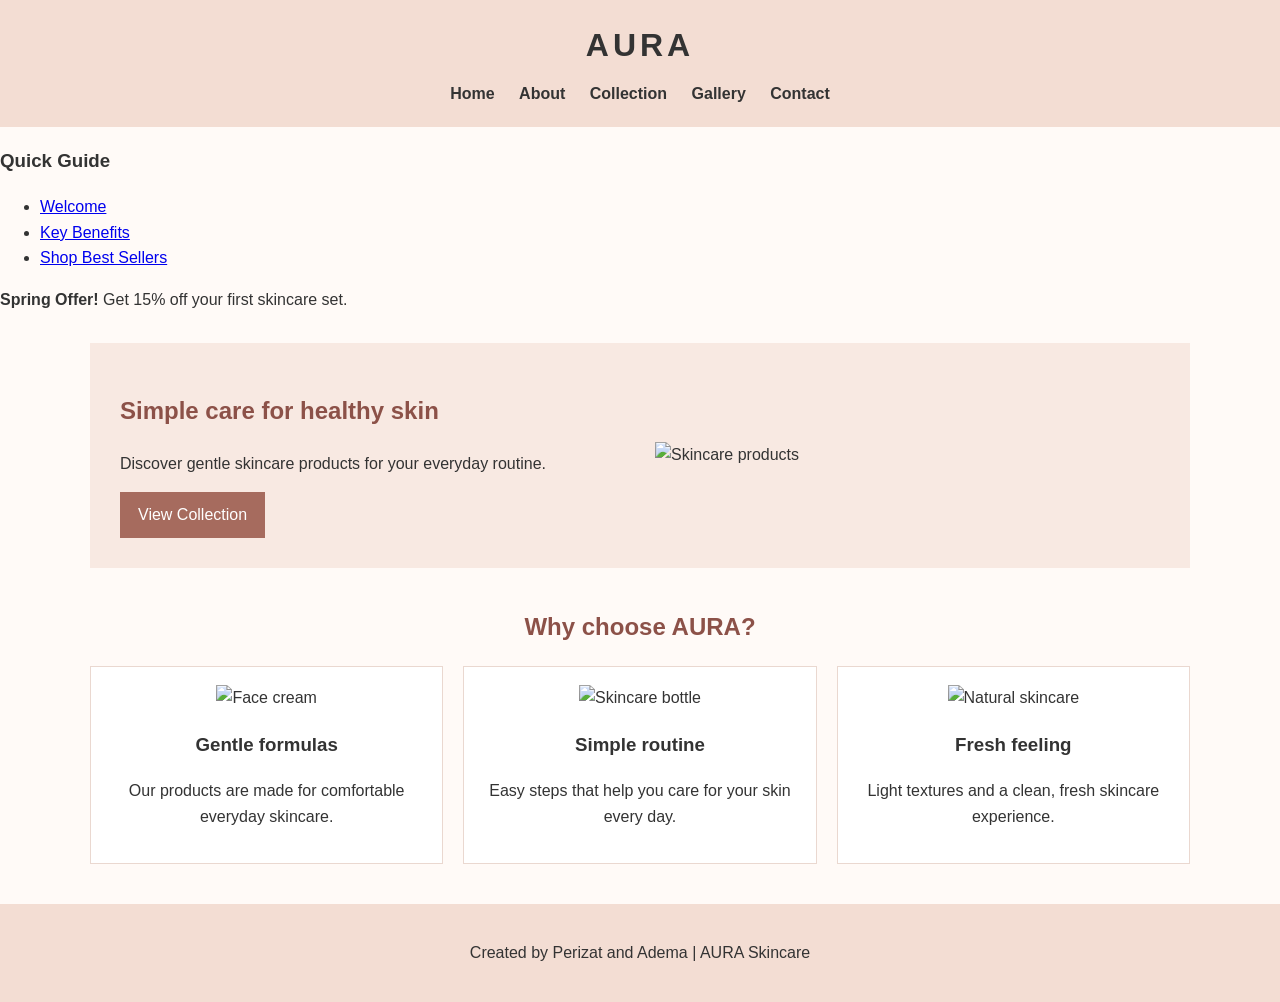
==== index.html @ be2b5145 "adding files" ====
<!DOCTYPE html>
<html lang="en">
<head>
    <meta charset="UTF-8">
    <meta name="viewport" content="width=device-width, initial-scale=1.0">
    <title>AURA Skincare</title>
    <link rel="stylesheet" href="css/style.css">
</head>
<body class="site-layout">
<header id="main-header">
    <h1 class="logo">AURA</h1>
    <nav>
        <ul class="nav-menu">
            <li><a href="index.html">Home</a></li>
            <li><a href="about.html">About</a></li>
            <li><a href="collection.html">Collection</a></li>
            <li><a href="gallery.html">Gallery</a></li>
            <li><a href="contact.html">Contact</a></li>
        </ul>
    </nav>
</header>

<aside class="sidebar">
    <h3>Quick Guide</h3>
    <ul>
        <li><a href="#hero">Welcome</a></li>
        <li><a href="#features">Key Benefits</a></li>
        <li><a href="collection.html">Shop Best Sellers</a></li>
    </ul>
    <div class="sidebar-promo">
        <p><strong>Spring Offer!</strong> Get 15% off your first skincare set.</p>
    </div>
</aside>

<main class="main-content">
    <section class="hero" id="hero">
        <div class="hero-text">
            <h2>Simple care for healthy skin</h2>
            <p>Discover gentle skincare products for your everyday routine.</p>
            <a class="button" href="collection.html">View Collection</a>
        </div>
        <div class="hero-image">
            <img src="https://images.unsplash.com/photo-1556229010-6c3f2c9ca5f8?w=1000&q=80" alt="Skincare products">
        </div>
    </section>

    <section id="features">
        <h2 class="section-title">Why choose AURA?</h2>
        <div class="cards">
            <article class="card">
                <div class="card-content">
                    <img src="https://images.unsplash.com/photo-1571781926291-c477ebfd024b?w=800&q=80" alt="Face cream">
                    <h3>Gentle formulas</h3>
                    <p>Our products are made for comfortable everyday skincare.</p>
                </div>
            </article>
            <article class="card">
                <div class="card-content">
                    <img src="https://images.unsplash.com/photo-1611930022073-b7a4ba5fcccd?w=800&q=80" alt="Skincare bottle">
                    <h3>Simple routine</h3>
                    <p>Easy steps that help you care for your skin every day.</p>
                </div>
            </article>
            <article class="card">
                <div class="card-content">
                    <img src="https://images.unsplash.com/photo-1598440947619-2c35fc9aa908?w=800&q=80" alt="Natural skincare">
                    <h3>Fresh feeling</h3>
                    <p>Light textures and a clean, fresh skincare experience.</p>
                </div>
            </article>
        </div>
    </section>
</main>

<footer>
    <p>Created by Perizat and Adema | AURA Skincare</p>
</footer>
</body>
</html>
---- css/style.css ----
* {
    box-sizing: border-box;
}

body {
    margin: 0;
    font-family: Arial, sans-serif;
    background-color: #fffaf7;
    color: #333333;
    line-height: 1.6;
}

#main-header {
    background-color: #f3ddd3;
    padding: 20px;
    text-align: center;
}

#main-header h1 {
    margin: 0 0 10px;
    letter-spacing: 4px;
}

.nav-menu {
    list-style: none;
    padding: 0;
    margin: 0;
}

.nav-menu li {
    display: inline-block;
    margin: 0 10px;
}

.nav-menu a {
    color: #333333;
    text-decoration: none;
    font-weight: bold;
}

.nav-menu a:hover {
    color: #a65d52;
}

main {
    width: 90%;
    max-width: 1100px;
    margin: 30px auto;
}

.hero {
    display: flex;
    align-items: center;
    gap: 30px;
    background-color: #f8e9e2;
    padding: 30px;
    margin-bottom: 40px;
}

.hero-text {
    flex: 1;
}

.hero-image {
    flex: 1;
}

.hero-image img {
    width: 100%;
    height: 300px;
    object-fit: cover;
}

h2 {
    color: #8c5148;
}

.section-title {
    text-align: center;
    margin: 35px 0 20px;
}

.button,
button {
    display: inline-block;
    background-color: #a66b5e;
    color: white;
    padding: 10px 18px;
    border: none;
    text-decoration: none;
    cursor: pointer;
}

.button:hover,
button:hover {
    background-color: #7d4940;
}

.cards,
.products,
.team {
    display: flex;
    gap: 20px;
    justify-content: center;
}

.card,
.product-card {
    background-color: white;
    padding: 18px;
    border: 1px solid #ead8d0;
    flex: 1;
    text-align: center;
}

.card img,
.product-card img {
    width: 100%;
    height: 190px;
    object-fit: cover;
}

.page-title {
    text-align: center;
    background-color: #f8e9e2;
    padding: 25px;
    margin-bottom: 30px;
}

.about-section,
.contact-section {
    display: flex;
    gap: 30px;
    align-items: flex-start;
}

.about-section img,
.contact-section > img {
    width: 45%;
    height: 300px;
    object-fit: cover;
}

.about-section div,
.contact-section form {
    flex: 1;
}

.team {
    text-align: center;
}

.profile-img {
    width: 130px;
    height: 130px;
    object-fit: cover;
    border-radius: 50%;
}

table {
    width: 100%;
    border-collapse: collapse;
    background-color: white;
    margin-bottom: 30px;
}

th,
td {
    border: 1px solid #d9c1b8;
    padding: 12px;
    text-align: left;
}

th {
    background-color: #f3ddd3;
}

#contact-form {
    background-color: white;
    padding: 25px;
    border: 1px solid #ead8d0;
}

#contact-form label {
    display: block;
    margin-top: 12px;
}

#contact-form input,
#contact-form select,
#contact-form textarea {
    width: 100%;
    padding: 10px;
    margin-top: 5px;
    border: 1px solid #cdb5ac;
}

#contact-form input[type="radio"],
#contact-form input[type="color"] {
    width: auto;
}

#contact-form input:focus,
#contact-form select:focus,
#contact-form textarea:focus {
    outline: 2px solid #d59a8c;
}

footer {
    text-align: center;
    background-color: #f3ddd3;
    padding: 20px;
    margin-top: 40px;
}

@media (max-width: 700px) {
    .hero,
    .about-section,
    .contact-section,
    .cards,
    .products,
    .team {
        flex-direction: column;
    }

    .about-section img,
    .contact-section > img {
        width: 100%;
    }

    .nav-menu li {
        display: block;
        margin: 8px 0;
    }
}
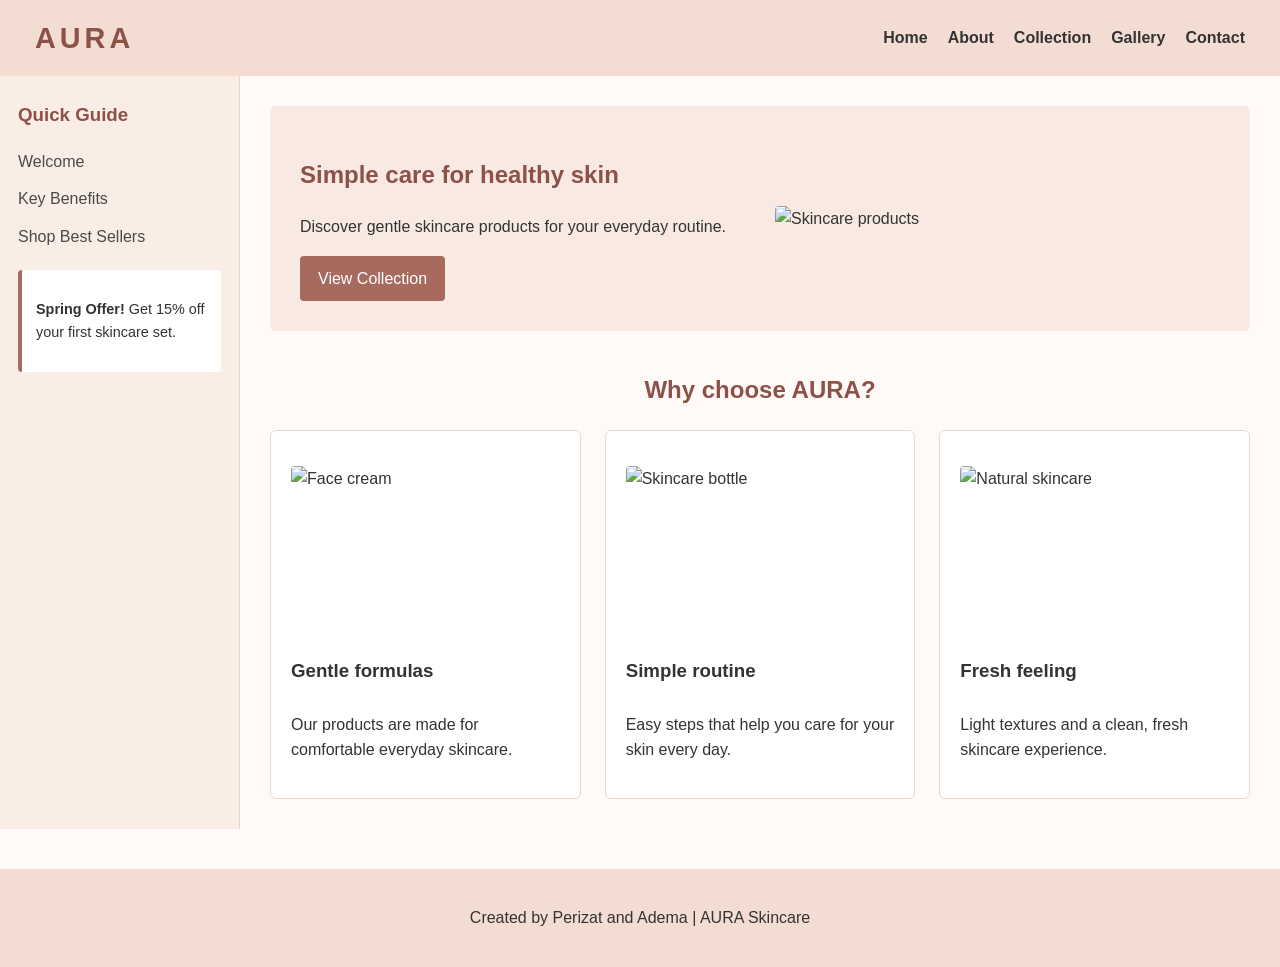
==== commit 1352892a: "Fix stylesheet link path in index.html" ====
--- a/index.html
+++ b/index.html
@@ -4,7 +4,7 @@
     <meta charset="UTF-8">
     <meta name="viewport" content="width=device-width, initial-scale=1.0">
     <title>AURA Skincare</title>
-    <link rel="stylesheet" href="css/style.css">
+    <link rel="stylesheet" href="style.css">
 </head>
 <body class="site-layout">
 <header id="main-header">
--- a/style.css
+++ b/style.css
@@ -0,0 +1,406 @@
+* {
+    box-sizing: border-box;
+}
+
+body {
+    margin: 0;
+    font-family: Arial, sans-serif;
+    background-color: #fffaf7;
+    color: #333333;
+    line-height: 1.6;
+}
+
+/* TASK 3: Grid areas page layout */
+.site-layout {
+    min-height: 100vh;
+    display: grid;
+    grid-template-columns: 240px 1fr;
+    grid-template-rows: auto 1fr auto;
+    grid-template-areas:
+        "header  header"
+        "sidebar main"
+        "footer  footer";
+}
+
+#main-header {
+    grid-area: header;
+    background-color: #f3ddd3;
+    padding: 15px 35px;
+    display: flex;
+    justify-content: space-between;
+    align-items: center;
+}
+
+#main-header .logo {
+    margin: 0;
+    letter-spacing: 4px;
+    color: #8c5148;
+    font-size: 1.8rem;
+}
+
+/* TASK 1: Flexbox navigation */
+.nav-menu {
+    list-style: none;
+    padding: 0;
+    margin: 0;
+    display: flex;
+    gap: 20px;
+    align-items: center;
+}
+
+.nav-menu a {
+    color: #333333;
+    text-decoration: none;
+    font-weight: bold;
+    transition: color 0.2s ease;
+}
+
+.nav-menu a:hover {
+    color: #a65d52;
+}
+
+/* Sidebar */
+.sidebar {
+    grid-area: sidebar;
+    background-color: #faede6;
+    padding: 24px 18px;
+    border-right: 1px solid #ebd3c8;
+}
+
+.sidebar h3 {
+    margin-top: 0;
+    color: #8c5148;
+}
+
+.sidebar ul {
+    list-style: none;
+    padding: 0;
+    margin: 0 0 20px;
+}
+
+.sidebar ul li {
+    margin-bottom: 12px;
+}
+
+.sidebar ul li a {
+    color: #4a4a4a;
+    text-decoration: none;
+    font-weight: 500;
+}
+
+.sidebar ul li a:hover {
+    color: #a65d52;
+}
+
+.sidebar-promo {
+    background: #ffffff;
+    padding: 14px;
+    border-radius: 4px;
+    border-left: 4px solid #a66b5e;
+    font-size: 0.9rem;
+}
+
+.main-content {
+    grid-area: main;
+    padding: 30px;
+    max-width: 1100px;
+    width: 100%;
+    margin: 0 auto;
+}
+
+/* Hero Section */
+.hero {
+    display: flex;
+    align-items: center;
+    gap: 30px;
+    background-color: #f8e9e2;
+    padding: 30px;
+    margin-bottom: 40px;
+    border-radius: 6px;
+}
+
+.hero-text, 
+.hero-image {
+    flex: 1;
+}
+
+.hero-image img {
+    width: 100%;
+    height: 300px;
+    object-fit: cover;
+    border-radius: 4px;
+}
+
+h2 {
+    color: #8c5148;
+}
+
+.section-title, 
+.page-title {
+    text-align: center;
+    margin: 35px 0 20px;
+}
+
+.page-title {
+    background-color: #f8e9e2;
+    padding: 25px;
+    margin-bottom: 30px;
+    border-radius: 4px;
+}
+
+/* TASK 2: Flexbox cards (equal height & hover) */
+.cards,
+.products {
+    display: flex;
+    gap: 24px;
+    justify-content: space-between;
+    align-items: stretch;
+}
+
+.card,
+.product-card {
+    background-color: white;
+    padding: 20px;
+    border: 1px solid #ead8d0;
+    flex: 1;
+    display: flex;
+    flex-direction: column;
+    justify-content: space-between;
+    transition: transform 0.25s ease, box-shadow 0.25s ease;
+    border-radius: 6px;
+}
+
+.card:hover,
+.product-card:hover {
+    transform: translateY(-7px);
+    box-shadow: 0 10px 22px rgba(166, 93, 82, 0.18);
+}
+
+.card img,
+.product-card img {
+    width: 100%;
+    height: 190px;
+    object-fit: cover;
+    border-radius: 4px;
+}
+
+.card-content {
+    display: flex;
+    flex-direction: column;
+    flex-grow: 1;
+    justify-content: space-between;
+    margin-top: 15px;
+}
+
+.card-content h3 {
+    margin: 0 0 10px;
+}
+
+.card-content p {
+    flex-grow: 1;
+    margin-bottom: 15px;
+}
+
+.button,
+button {
+    display: inline-block;
+    background-color: #a66b5e;
+    color: white;
+    padding: 10px 18px;
+    border: none;
+    text-decoration: none;
+    cursor: pointer;
+    text-align: center;
+    border-radius: 4px;
+    transition: background-color 0.2s ease;
+}
+
+.button:hover,
+button:hover {
+    background-color: #7d4940;
+}
+
+/* TASK 4: Grid image gallery with hover overlay */
+.gallery-container {
+    display: grid;
+    grid-template-columns: repeat(3, 1fr);
+    grid-auto-rows: 240px;
+    gap: 18px;
+    margin: 30px 0;
+}
+
+.gallery-item {
+    position: relative;
+    margin: 0;
+    overflow: hidden;
+    border-radius: 6px;
+    box-shadow: 0 2px 8px rgba(0, 0, 0, 0.08);
+}
+
+.gallery-item img {
+    width: 100%;
+    height: 100%;
+    object-fit: cover;
+    display: block;
+    transition: transform 0.35s ease;
+}
+
+.gallery-item .overlay {
+    position: absolute;
+    top: 0;
+    left: 0;
+    width: 100%;
+    height: 100%;
+    background: rgba(140, 81, 72, 0.85);
+    color: #ffffff;
+    display: flex;
+    align-items: center;
+    justify-content: center;
+    font-size: 1.1rem;
+    font-weight: bold;
+    text-align: center;
+    padding: 15px;
+    opacity: 0;
+    transition: opacity 0.3s ease;
+}
+
+.gallery-item:hover img {
+    transform: scale(1.06);
+}
+
+.gallery-item:hover .overlay {
+    opacity: 1;
+}
+
+/* Inner pages: About, Contact, Team */
+.about-section,
+.contact-section {
+    display: flex;
+    gap: 30px;
+    align-items: flex-start;
+}
+
+.about-section img,
+.contact-section > img {
+    width: 45%;
+    height: 300px;
+    object-fit: cover;
+    border-radius: 4px;
+}
+
+.about-section div,
+.contact-section form {
+    flex: 1;
+}
+
+.team {
+    display: flex;
+    gap: 20px;
+    justify-content: center;
+    text-align: center;
+}
+
+.profile-img {
+    width: 130px;
+    height: 130px;
+    object-fit: cover;
+    border-radius: 50%;
+}
+
+table {
+    width: 100%;
+    border-collapse: collapse;
+    background-color: white;
+    margin-bottom: 30px;
+}
+
+th, td {
+    border: 1px solid #d9c1b8;
+    padding: 12px;
+    text-align: left;
+}
+
+th {
+    background-color: #f3ddd3;
+}
+
+#contact-form {
+    background-color: white;
+    padding: 25px;
+    border: 1px solid #ead8d0;
+    border-radius: 6px;
+}
+
+#contact-form label {
+    display: block;
+    margin-top: 12px;
+}
+
+#contact-form input,
+#contact-form select,
+#contact-form textarea {
+    width: 100%;
+    padding: 10px;
+    margin-top: 5px;
+    border: 1px solid #cdb5ac;
+}
+
+#contact-form input[type="radio"],
+#contact-form input[type="color"] {
+    width: auto;
+}
+
+#contact-form input:focus,
+#contact-form select:focus,
+#contact-form textarea:focus {
+    outline: 2px solid #d59a8c;
+}
+
+footer {
+    grid-area: footer;
+    text-align: center;
+    background-color: #f3ddd3;
+    padding: 20px;
+    margin-top: 40px;
+}
+
+/* Media Queries */
+@media (max-width: 850px) {
+    .site-layout {
+        grid-template-columns: 1fr;
+        grid-template-areas:
+            "header"
+            "sidebar"
+            "main"
+            "footer";
+    }
+
+    .gallery-container {
+        grid-template-columns: repeat(2, 1fr);
+    }
+}
+
+@media (max-width: 600px) {
+    #main-header {
+        flex-direction: column;
+        gap: 15px;
+    }
+
+    .cards,
+    .products,
+    .team,
+    .hero,
+    .about-section,
+    .contact-section {
+        flex-direction: column;
+    }
+
+    .about-section img,
+    .contact-section > img {
+        width: 100%;
+    }
+
+    .gallery-container {
+        grid-template-columns: 1fr;
+    }
+}
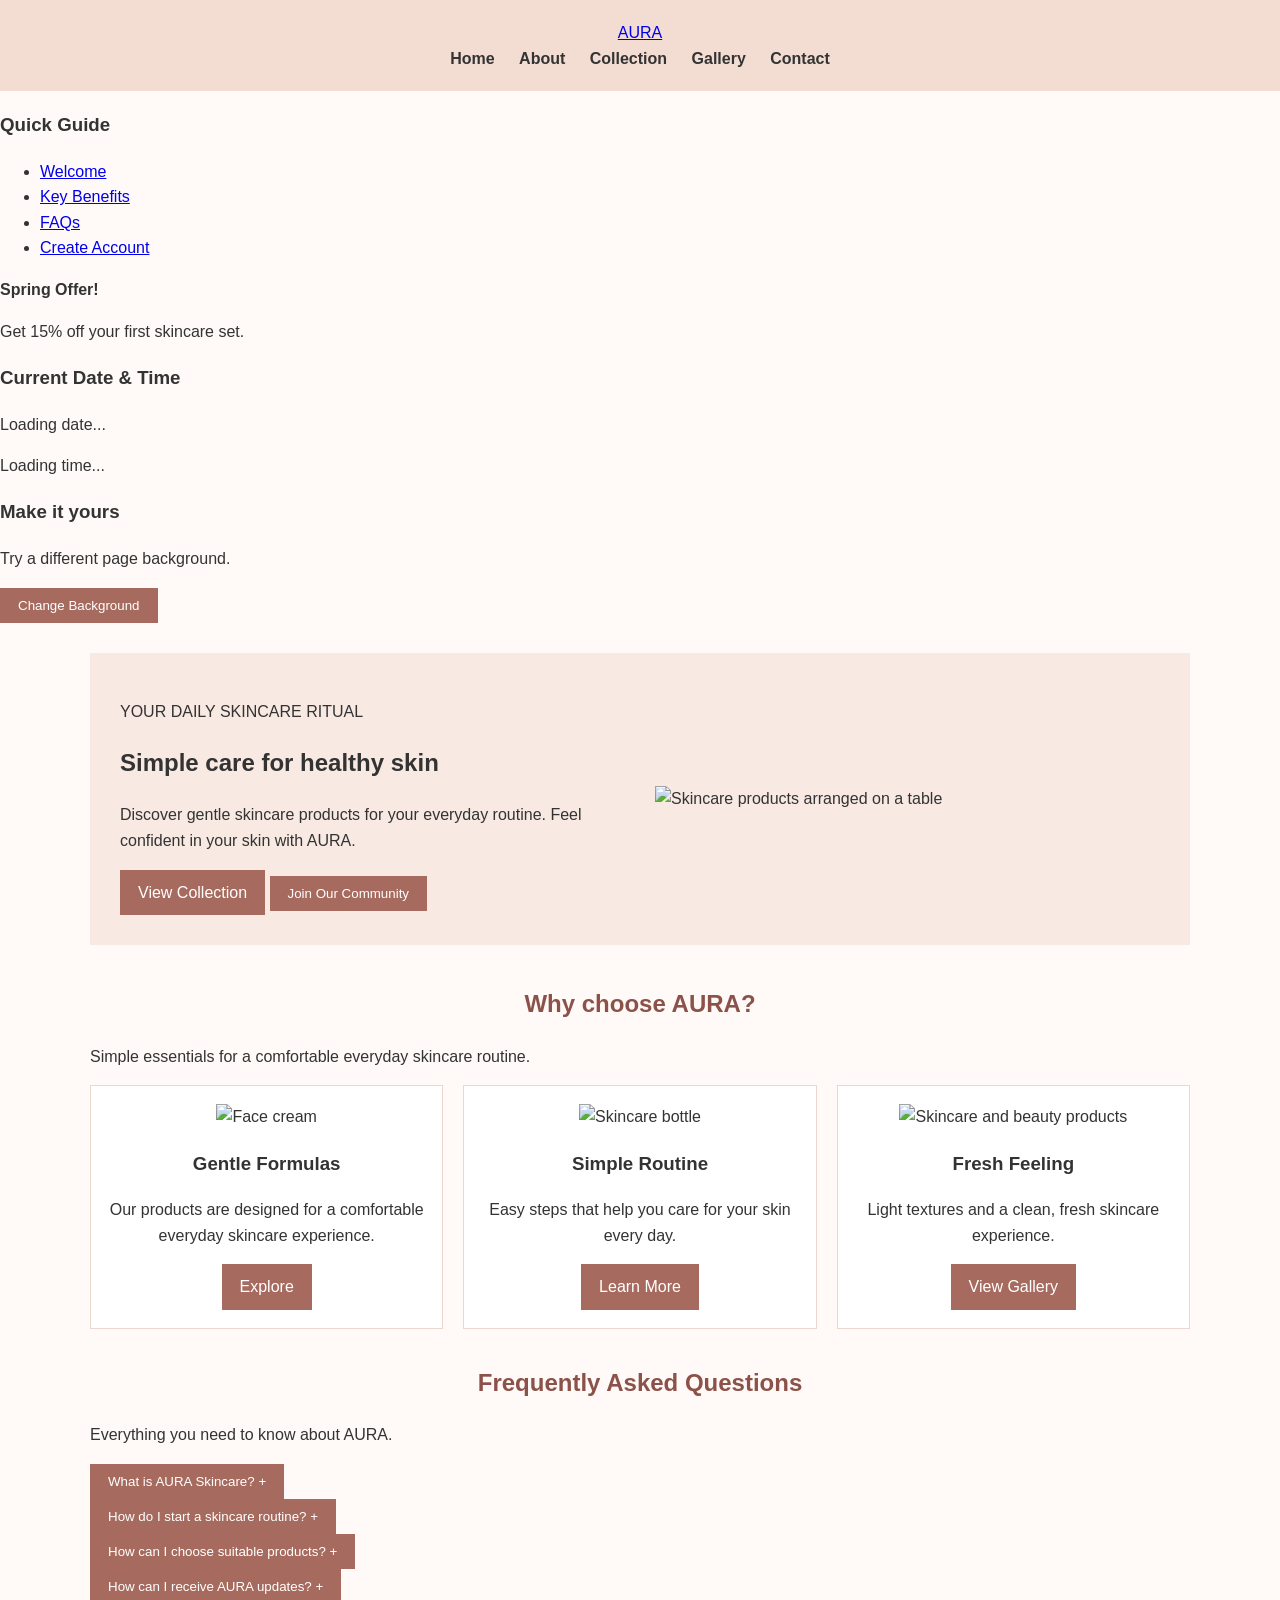
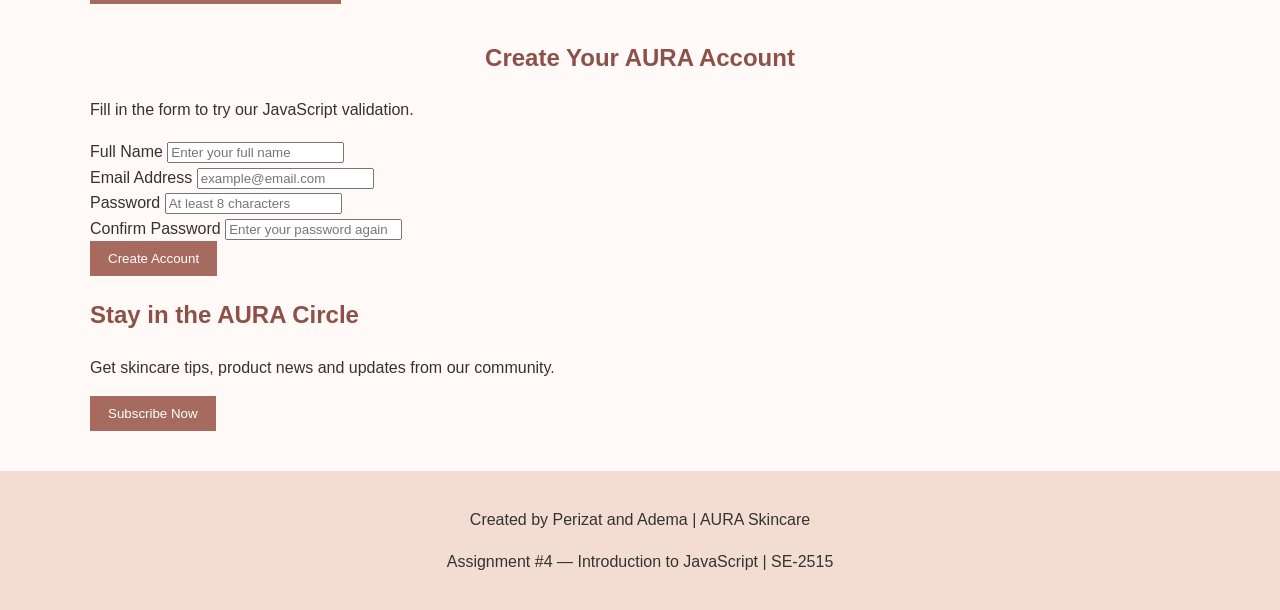
==== commit 2cd31fcc: "Revise HTML structure and content for AURA Skincare Updated the title and author meta tags, modified" ====
--- a/index.html
+++ b/index.html
@@ -1,15 +1,20 @@
+
 <!DOCTYPE html>
 <html lang="en">
 <head>
     <meta charset="UTF-8">
     <meta name="viewport" content="width=device-width, initial-scale=1.0">
-    <title>AURA Skincare</title>
-    <link rel="stylesheet" href="style.css">
+    <meta name="author" content="Perizat and Adema">
+    <title>AURA Skincare | Healthy Skin, Simple Care</title>
+    <link rel="stylesheet" href="css/style.css">
+    <script src="js/script.js" defer></script>
 </head>
 <body class="site-layout">
+
 <header id="main-header">
-    <h1 class="logo">AURA</h1>
-    <nav>
+    <a class="logo" href="index.html">AURA</a>
+
+    <nav aria-label="Main navigation">
         <ul class="nav-menu">
             <li><a href="index.html">Home</a></li>
             <li><a href="about.html">About</a></li>
@@ -25,55 +30,306 @@
     <ul>
         <li><a href="#hero">Welcome</a></li>
         <li><a href="#features">Key Benefits</a></li>
-        <li><a href="collection.html">Shop Best Sellers</a></li>
+        <li><a href="#faq">FAQs</a></li>
+        <li><a href="#account">Create Account</a></li>
     </ul>
+
     <div class="sidebar-promo">
-        <p><strong>Spring Offer!</strong> Get 15% off your first skincare set.</p>
+        <p><strong>Spring Offer!</strong></p>
+        <p>Get 15% off your first skincare set.</p>
+    </div>
+
+    <div class="clock-card">
+        <h3>Current Date & Time</h3>
+        <p id="current-date">Loading date...</p>
+        <p id="current-time">Loading time...</p>
+    </div>
+
+    <div class="theme-card">
+        <h3>Make it yours</h3>
+        <p>Try a different page background.</p>
+        <button type="button" id="color-btn" class="button">
+            Change Background
+        </button>
     </div>
 </aside>
 
 <main class="main-content">
+
+    <!-- sec hero -->
     <section class="hero" id="hero">
         <div class="hero-text">
-            <h2>Simple care for healthy skin</h2>
-            <p>Discover gentle skincare products for your everyday routine.</p>
+            <p class="eyebrow">YOUR DAILY SKINCARE RITUAL</p>
+            <h1>Simple care for healthy skin</h1>
+            <p>
+                Discover gentle skincare products for your everyday routine.
+                Feel confident in your skin with AURA.
+            </p>
             <a class="button" href="collection.html">View Collection</a>
+            <button type="button" class="button button-outline"
+                    id="open-popup-btn">
+                Join Our Community
+            </button>
         </div>
+
         <div class="hero-image">
-            <img src="https://images.unsplash.com/photo-1556229010-6c3f2c9ca5f8?w=1000&q=80" alt="Skincare products">
+            <img
+                src="https://images.unsplash.com/photo-1556229010-6c3f2c9ca5f8?w=1000&q=80"
+                alt="Skincare products arranged on a table">
         </div>
     </section>
 
+    <!-- benfts -->
     <section id="features">
         <h2 class="section-title">Why choose AURA?</h2>
+        <p class="section-intro">
+            Simple essentials for a comfortable everyday skincare routine.
+        </p>
+
         <div class="cards">
             <article class="card">
                 <div class="card-content">
-                    <img src="https://images.unsplash.com/photo-1571781926291-c477ebfd024b?w=800&q=80" alt="Face cream">
-                    <h3>Gentle formulas</h3>
-                    <p>Our products are made for comfortable everyday skincare.</p>
-                </div>
-            </article>
+                    <img
+                        src="https://images.unsplash.com/photo-1571781926291-c477ebfd024b?w=800&q=80"
+                        alt="Face cream">
+                    <h3>Gentle Formulas</h3>
+                    <p>
+                        Our products are designed for a comfortable
+                        everyday skincare experience.
+                    </p>
+                    <a class="button" href="collection.html">Explore</a>
+                </div>
+            </article>
+
             <article class="card">
                 <div class="card-content">
-                    <img src="https://images.unsplash.com/photo-1611930022073-b7a4ba5fcccd?w=800&q=80" alt="Skincare bottle">
-                    <h3>Simple routine</h3>
-                    <p>Easy steps that help you care for your skin every day.</p>
-                </div>
-            </article>
+                    <img
+                        src="https://images.unsplash.com/photo-1611930022073-b7a4ba5fcccd?w=800&q=80"
+                        alt="Skincare bottle">
+                    <h3>Simple Routine</h3>
+                    <p>
+                        Easy steps that help you care for your skin
+                        every day.
+                    </p>
+                    <a class="button" href="about.html">Learn More</a>
+                </div>
+            </article>
+
             <article class="card">
                 <div class="card-content">
-                    <img src="https://images.unsplash.com/photo-1598440947619-2c35fc9aa908?w=800&q=80" alt="Natural skincare">
-                    <h3>Fresh feeling</h3>
-                    <p>Light textures and a clean, fresh skincare experience.</p>
+                    <img
+                        src="https://images.unsplash.com/photo-1598440947619-2c35fc9aa908?w=800&q=80"
+                        alt="Skincare and beauty products">
+                    <h3>Fresh Feeling</h3>
+                    <p>
+                        Light textures and a clean, fresh skincare
+                        experience.
+                    </p>
+                    <a class="button" href="gallery.html">View Gallery</a>
                 </div>
             </article>
         </div>
     </section>
+
+    <!-- TASK 2: ACCORDION -->
+    <section class="faq-section" id="faq">
+        <h2 class="section-title">Frequently Asked Questions</h2>
+        <p class="section-intro">
+            Everything you need to know about AURA.
+        </p>
+
+        <div class="accordion">
+
+            <article class="accordion-item">
+                <button type="button" class="accordion-question"
+                        aria-expanded="false">
+                    What is AURA Skincare?
+                    <span class="accordion-icon" aria-hidden="true">+</span>
+                </button>
+                <div class="accordion-answer" hidden>
+                    <p>
+                        AURA is a skincare concept focused on simple,
+                        comfortable and easy-to-follow daily routines.
+                    </p>
+                </div>
+            </article>
+
+            <article class="accordion-item">
+                <button type="button" class="accordion-question"
+                        aria-expanded="false">
+                    How do I start a skincare routine?
+                    <span class="accordion-icon" aria-hidden="true">+</span>
+                </button>
+                <div class="accordion-answer" hidden>
+                    <p>
+                        Start with gentle cleansing, moisturizing and
+                        daily sunscreen. Introduce new products gradually.
+                    </p>
+                </div>
+            </article>
+
+            <article class="accordion-item">
+                <button type="button" class="accordion-question"
+                        aria-expanded="false">
+                    How can I choose suitable products?
+                    <span class="accordion-icon" aria-hidden="true">+</span>
+                </button>
+                <div class="accordion-answer" hidden>
+                    <p>
+                        Consider your skin type and sensitivities.
+                        Check product ingredients and patch-test new products.
+                    </p>
+                </div>
+            </article>
+
+            <article class="accordion-item">
+                <button type="button" class="accordion-question"
+                        aria-expanded="false">
+                    How can I receive AURA updates?
+                    <span class="accordion-icon" aria-hidden="true">+</span>
+                </button>
+                <div class="accordion-answer" hidden>
+                    <p>
+                        Use the Join Our Community button to open our
+                        subscription form and enter your email address.
+                    </p>
+                </div>
+            </article>
+
+        </div>
+    </section>
+
+    <!-- TASK 1 validation form -->
+    <section class="account-section" id="account">
+        <h2 class="section-title">Create Your AURA Account</h2>
+        <p class="section-intro">
+            Fill in the form to try our JavaScript validation.
+        </p>
+
+        <form id="registration-form" novalidate>
+            <div class="form-group">
+                <label for="full-name">Full Name</label>
+                <input
+                    type="text"
+                    id="full-name"
+                    name="fullName"
+                    placeholder="Enter your full name"
+                    autocomplete="name"
+                    required>
+                <small class="field-error" id="name-error"></small>
+            </div>
+
+            <div class="form-group">
+                <label for="email">Email Address</label>
+                <input
+                    type="email"
+                    id="email"
+                    name="email"
+                    placeholder="example@email.com"
+                    autocomplete="email"
+                    required>
+                <small class="field-error" id="email-error"></small>
+            </div>
+
+            <div class="form-group">
+                <label for="password">Password</label>
+                <input
+                    type="password"
+                    id="password"
+                    name="password"
+                    placeholder="At least 8 characters"
+                    autocomplete="new-password"
+                    required>
+                <small class="field-error" id="password-error"></small>
+            </div>
+
+            <div class="form-group">
+                <label for="confirm-password">Confirm Password</label>
+                <input
+                    type="password"
+                    id="confirm-password"
+                    name="confirmPassword"
+                    placeholder="Enter your password again"
+                    autocomplete="new-password"
+                    required>
+                <small class="field-error"
+                       id="confirm-password-error"></small>
+            </div>
+
+            <button type="submit" class="button">
+                Create Account
+            </button>
+
+            <p id="registration-message"
+               class="form-message"
+               role="status"
+               aria-live="polite"></p>
+        </form>
+    </section>
+
+    <!-- TASK 3 popup subs form -->
+    <section class="community-section">
+        <h2>Stay in the AURA Circle</h2>
+        <p>
+            Get skincare tips, product news and updates from our community.
+        </p>
+        <button type="button" class="button" id="open-popup-bottom">
+            Subscribe Now
+        </button>
+    </section>
+
 </main>
+
+<!-- POPUP MODAL -->
+<div class="modal" id="subscription-modal"
+     aria-hidden="true" hidden>
+    <div class="modal-content"
+         role="dialog"
+         aria-modal="true"
+         aria-labelledby="modal-title">
+
+        <button type="button" class="modal-close"
+                id="close-popup-btn"
+                aria-label="Close subscription form">
+            &times;
+        </button>
+
+        <p class="eyebrow">A LITTLE SELF-CARE IN YOUR INBOX</p>
+        <h2 id="modal-title">Join the AURA Community</h2>
+        <p>Subscribe to receive our latest skincare updates.</p>
+
+        <form id="subscription-form" novalidate>
+            <div class="form-group">
+                <label for="subscriber-name">Your Name</label>
+                <input type="text" id="subscriber-name"
+                       placeholder="Enter your name" required>
+                <small class="field-error" id="subscriber-name-error"></small>
+            </div>
+
+            <div class="form-group">
+                <label for="subscriber-email">Email Address</label>
+                <input type="email" id="subscriber-email"
+                       placeholder="you@example.com" required>
+                <small class="field-error"
+                       id="subscriber-email-error"></small>
+            </div>
+
+            <button type="submit" class="button">
+                Subscribe
+            </button>
+
+            <p id="subscription-message"
+               class="form-message"
+               role="status"
+               aria-live="polite"></p>
+        </form>
+    </div>
+</div>
 
 <footer>
     <p>Created by Perizat and Adema | AURA Skincare</p>
+    <p>Assignment #4 — Introduction to JavaScript | SE-2515</p>
 </footer>
+
 </body>
 </html>
--- a/css/style.css
+++ b/css/style.css
@@ -0,0 +1,235 @@
+* {
+    box-sizing: border-box;
+}
+
+body {
+    margin: 0;
+    font-family: Arial, sans-serif;
+    background-color: #fffaf7;
+    color: #333333;
+    line-height: 1.6;
+}
+
+#main-header {
+    background-color: #f3ddd3;
+    padding: 20px;
+    text-align: center;
+}
+
+#main-header h1 {
+    margin: 0 0 10px;
+    letter-spacing: 4px;
+}
+
+.nav-menu {
+    list-style: none;
+    padding: 0;
+    margin: 0;
+}
+
+.nav-menu li {
+    display: inline-block;
+    margin: 0 10px;
+}
+
+.nav-menu a {
+    color: #333333;
+    text-decoration: none;
+    font-weight: bold;
+}
+
+.nav-menu a:hover {
+    color: #a65d52;
+}
+
+main {
+    width: 90%;
+    max-width: 1100px;
+    margin: 30px auto;
+}
+
+.hero {
+    display: flex;
+    align-items: center;
+    gap: 30px;
+    background-color: #f8e9e2;
+    padding: 30px;
+    margin-bottom: 40px;
+}
+
+.hero-text {
+    flex: 1;
+}
+
+.hero-image {
+    flex: 1;
+}
+
+.hero-image img {
+    width: 100%;
+    height: 300px;
+    object-fit: cover;
+}
+
+h2 {
+    color: #8c5148;
+}
+
+.section-title {
+    text-align: center;
+    margin: 35px 0 20px;
+}
+
+.button,
+button {
+    display: inline-block;
+    background-color: #a66b5e;
+    color: white;
+    padding: 10px 18px;
+    border: none;
+    text-decoration: none;
+    cursor: pointer;
+}
+
+.button:hover,
+button:hover {
+    background-color: #7d4940;
+}
+
+.cards,
+.products,
+.team {
+    display: flex;
+    gap: 20px;
+    justify-content: center;
+}
+
+.card,
+.product-card {
+    background-color: white;
+    padding: 18px;
+    border: 1px solid #ead8d0;
+    flex: 1;
+    text-align: center;
+}
+
+.card img,
+.product-card img {
+    width: 100%;
+    height: 190px;
+    object-fit: cover;
+}
+
+.page-title {
+    text-align: center;
+    background-color: #f8e9e2;
+    padding: 25px;
+    margin-bottom: 30px;
+}
+
+.about-section,
+.contact-section {
+    display: flex;
+    gap: 30px;
+    align-items: flex-start;
+}
+
+.about-section img,
+.contact-section > img {
+    width: 45%;
+    height: 300px;
+    object-fit: cover;
+}
+
+.about-section div,
+.contact-section form {
+    flex: 1;
+}
+
+.team {
+    text-align: center;
+}
+
+.profile-img {
+    width: 130px;
+    height: 130px;
+    object-fit: cover;
+    border-radius: 50%;
+}
+
+table {
+    width: 100%;
+    border-collapse: collapse;
+    background-color: white;
+    margin-bottom: 30px;
+}
+
+th,
+td {
+    border: 1px solid #d9c1b8;
+    padding: 12px;
+    text-align: left;
+}
+
+th {
+    background-color: #f3ddd3;
+}
+
+#contact-form {
+    background-color: white;
+    padding: 25px;
+    border: 1px solid #ead8d0;
+}
+
+#contact-form label {
+    display: block;
+    margin-top: 12px;
+}
+
+#contact-form input,
+#contact-form select,
+#contact-form textarea {
+    width: 100%;
+    padding: 10px;
+    margin-top: 5px;
+    border: 1px solid #cdb5ac;
+}
+
+#contact-form input[type="radio"],
+#contact-form input[type="color"] {
+    width: auto;
+}
+
+#contact-form input:focus,
+#contact-form select:focus,
+#contact-form textarea:focus {
+    outline: 2px solid #d59a8c;
+}
+
+footer {
+    text-align: center;
+    background-color: #f3ddd3;
+    padding: 20px;
+    margin-top: 40px;
+}
+
+@media (max-width: 700px) {
+    .hero,
+    .about-section,
+    .contact-section,
+    .cards,
+    .products,
+    .team {
+        flex-direction: column;
+    }
+
+    .about-section img,
+    .contact-section > img {
+        width: 100%;
+    }
+
+    .nav-menu li {
+        display: block;
+        margin: 8px 0;
+    }
+}
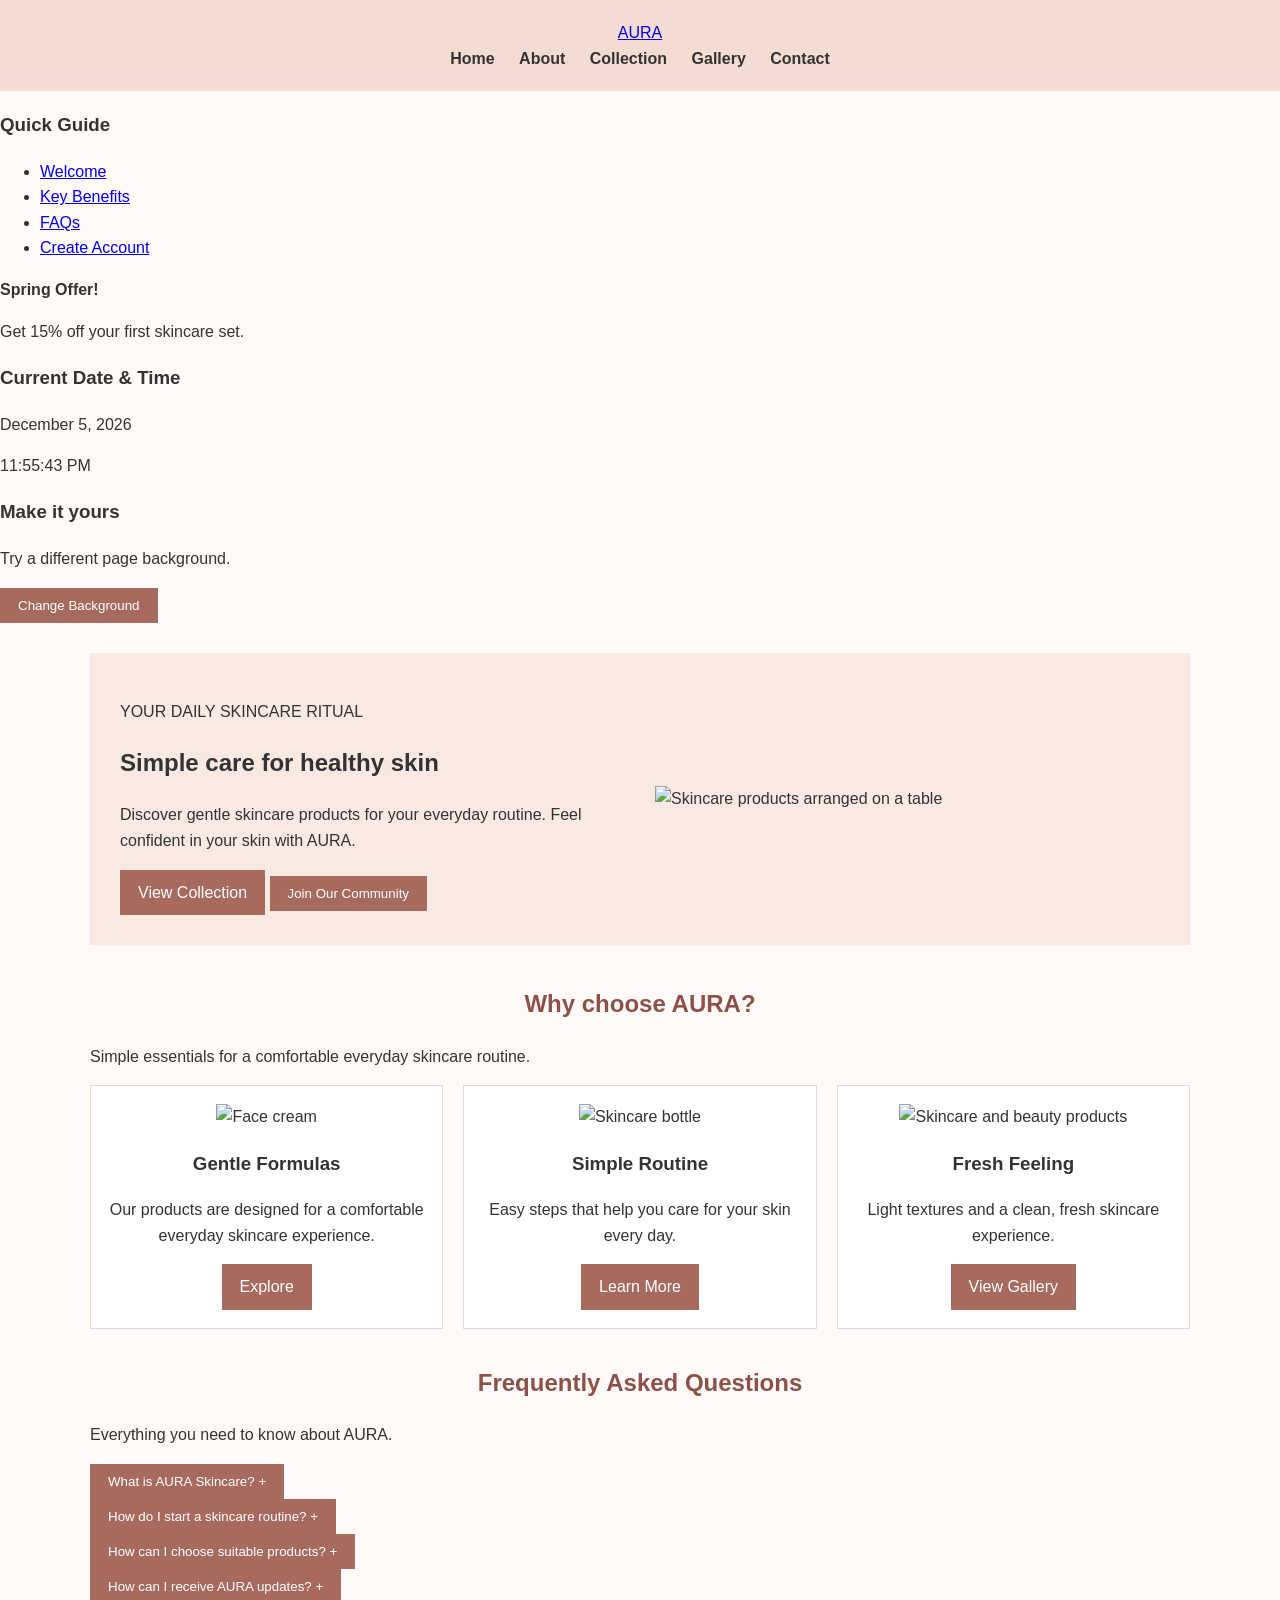
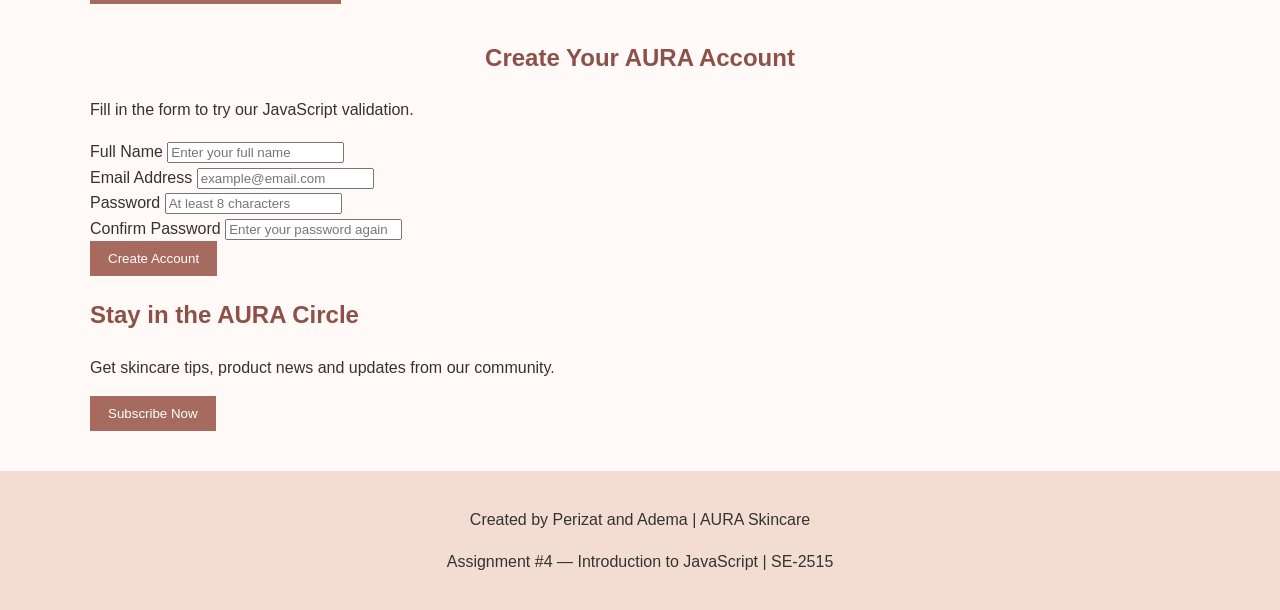
==== commit f97c308b: "Fix script source path in index.html" ====
--- a/index.html
+++ b/index.html
@@ -7,7 +7,7 @@
     <meta name="author" content="Perizat and Adema">
     <title>AURA Skincare | Healthy Skin, Simple Care</title>
     <link rel="stylesheet" href="css/style.css">
-    <script src="js/script.js" defer></script>
+    <script src="script.js" defer></script>
 </head>
 <body class="site-layout">
 
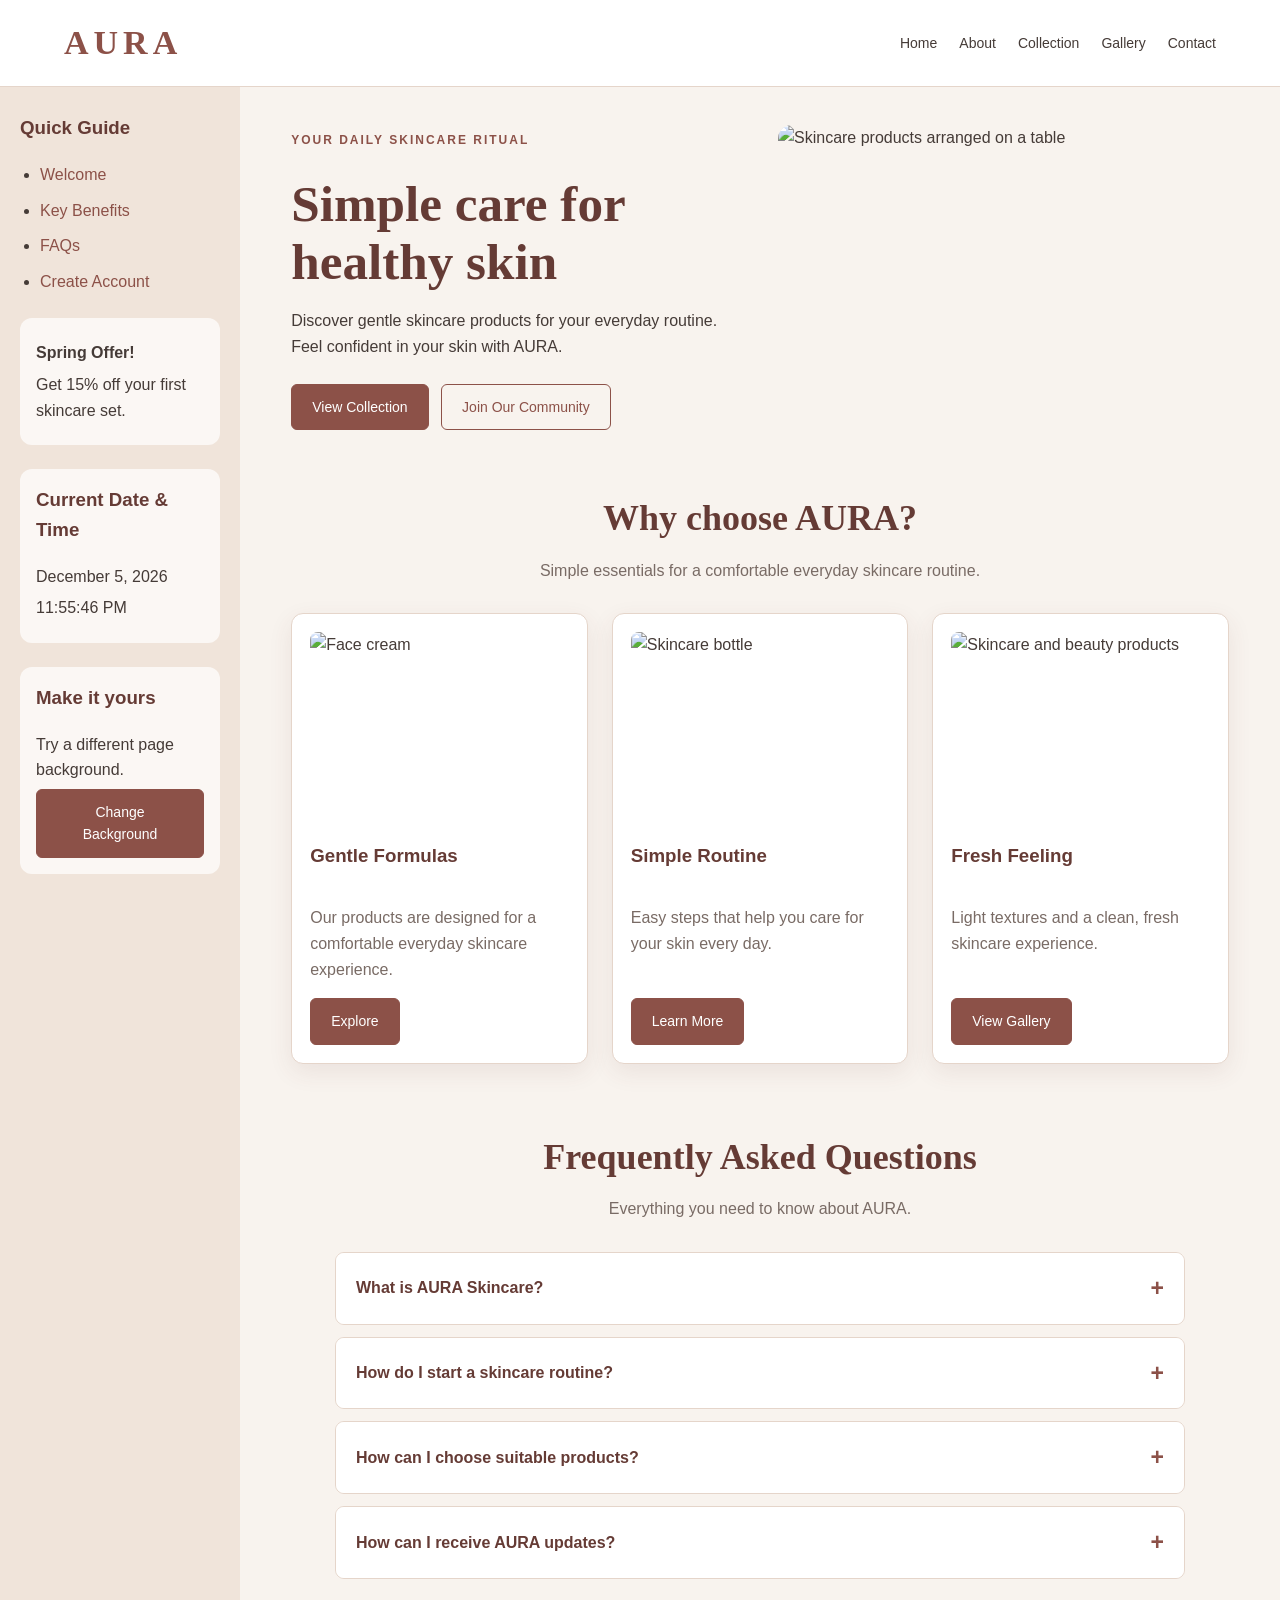
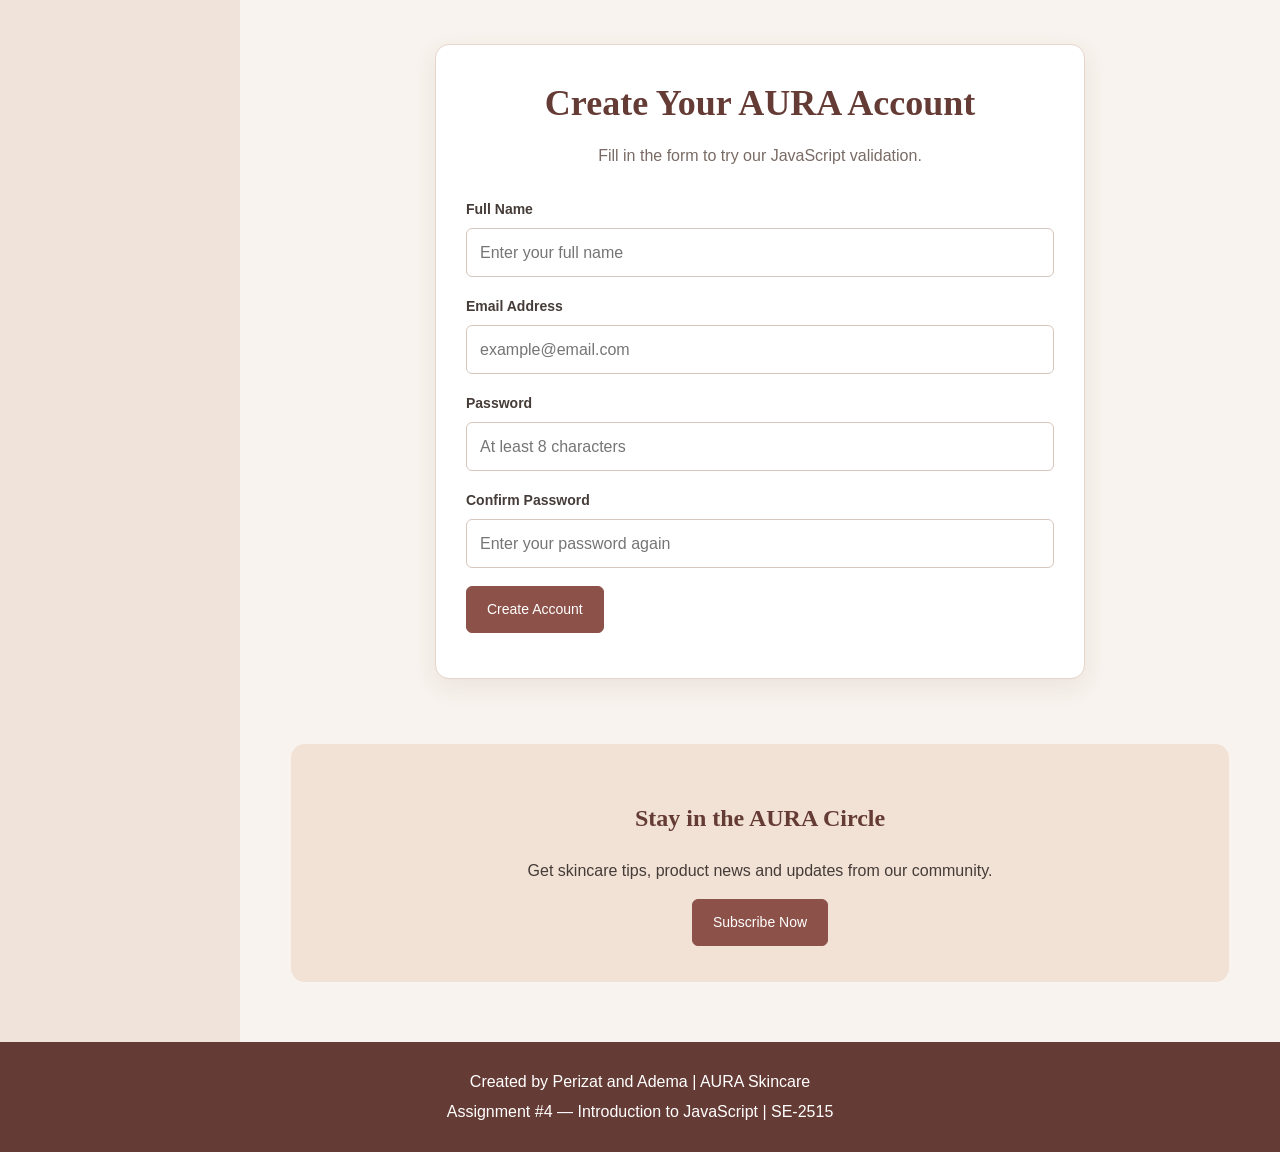
==== commit 257d316a: "Update index.html" ====
--- a/index.html
+++ b/index.html
@@ -6,7 +6,7 @@
     <meta name="viewport" content="width=device-width, initial-scale=1.0">
     <meta name="author" content="Perizat and Adema">
     <title>AURA Skincare | Healthy Skin, Simple Care</title>
-    <link rel="stylesheet" href="css/style.css">
+    <link rel="stylesheet" href="style.css">
     <script src="script.js" defer></script>
 </head>
 <body class="site-layout">
--- a/style.css
+++ b/style.css
@@ -0,0 +1,630 @@
+
+:root {
+    --cream: #f8f3ee;
+    --white: #ffffff;
+    --rose: #f1e2d5;
+    --brown: #8c5148;
+    --brown-dark: #653b35;
+    --text: #453b37;
+    --muted: #796b65;
+    --border: #e5d5ca;
+    --success: #2d754a;
+    --error: #b3261e;
+    --shadow: 0 8px 24px rgba(101, 59, 53, 0.09);
+}
+
+* {
+    box-sizing: border-box;
+}
+
+html {
+    scroll-behavior: smooth;
+}
+
+body {
+    margin: 0;
+    background-color: var(--cream);
+    color: var(--text);
+    font-family: Arial, Helvetica, sans-serif;
+    line-height: 1.6;
+    transition: background-color 0.4s ease;
+}
+
+a {
+    color: var(--brown);
+    text-decoration: none;
+}
+
+a:hover {
+    color: var(--brown-dark);
+}
+
+button,
+input {
+    font: inherit;
+}
+
+button,
+.button {
+    cursor: pointer;
+}
+
+button:focus-visible,
+a:focus-visible,
+input:focus-visible {
+    outline: 3px solid #c48b78;
+    outline-offset: 3px;
+}
+
+/* HEADER AND NAVIGATION */
+
+#main-header {
+    grid-area: header;
+    display: flex;
+    justify-content: space-between;
+    align-items: center;
+    gap: 24px;
+    padding: 16px 5%;
+    background-color: var(--white);
+    border-bottom: 1px solid var(--border);
+}
+
+.logo {
+    color: var(--brown);
+    font-family: Georgia, "Times New Roman", serif;
+    font-size: 34px;
+    font-weight: bold;
+    letter-spacing: 5px;
+}
+
+.nav-menu {
+    display: flex;
+    align-items: center;
+    flex-wrap: wrap;
+    gap: 22px;
+    padding: 0;
+    margin: 0;
+    list-style: none;
+}
+
+.nav-menu a {
+    color: var(--text);
+    font-size: 14px;
+    transition: color 0.2s ease;
+}
+
+.nav-menu a:hover {
+    color: var(--brown);
+}
+
+/* GRID PAGE LAYOUT */
+
+.site-layout {
+    display: grid;
+    grid-template-columns: 240px minmax(0, 1fr);
+    grid-template-rows: auto 1fr auto;
+    grid-template-areas:
+        "header header"
+        "sidebar main"
+        "footer footer";
+    min-height: 100vh;
+}
+
+.sidebar {
+    grid-area: sidebar;
+    padding: 26px 20px;
+    background-color: #f0e4da;
+}
+
+.sidebar h3 {
+    margin-top: 0;
+    color: var(--brown-dark);
+}
+
+.sidebar ul {
+    padding-left: 20px;
+}
+
+.sidebar li {
+    margin-bottom: 10px;
+}
+
+.sidebar-promo,
+.clock-card,
+.theme-card {
+    margin-top: 24px;
+    padding: 16px;
+    border-radius: 12px;
+    background-color: rgba(255, 255, 255, 0.72);
+}
+
+.sidebar-promo p,
+.clock-card p,
+.theme-card p {
+    margin: 6px 0;
+    overflow-wrap: anywhere;
+}
+
+.main-content {
+    grid-area: main;
+    min-width: 0;
+    padding: 32px clamp(18px, 4vw, 56px) 60px;
+}
+
+/* BUTTONS */
+
+.button {
+    display: inline-block;
+    padding: 11px 20px;
+    border: 1px solid var(--brown);
+    border-radius: 6px;
+    background-color: var(--brown);
+    color: white;
+    text-align: center;
+    font-size: 14px;
+    transition:
+        background-color 0.25s ease,
+        transform 0.25s ease;
+}
+
+.button:hover {
+    background-color: var(--brown-dark);
+    color: white;
+    transform: translateY(-2px);
+}
+
+.button-outline {
+    margin-left: 8px;
+    background-color: transparent;
+    color: var(--brown);
+}
+
+.button-outline:hover {
+    background-color: var(--rose);
+    color: var(--brown-dark);
+}
+
+/* HERO */
+
+.hero {
+    display: flex;
+    align-items: center;
+    gap: 36px;
+    margin-bottom: 60px;
+}
+
+.hero-text,
+.hero-image {
+    flex: 1;
+    min-width: 0;
+}
+
+.hero-text h1 {
+    margin: 10px 0 16px;
+    font-family: Georgia, "Times New Roman", serif;
+    font-size: clamp(32px, 4vw, 52px);
+    line-height: 1.15;
+    color: var(--brown-dark);
+}
+
+.hero-text p {
+    margin-bottom: 24px;
+}
+
+.eyebrow {
+    color: var(--brown);
+    font-size: 12px;
+    font-weight: bold;
+    letter-spacing: 2px;
+}
+
+.hero-image img {
+    display: block;
+    width: 100%;
+    min-height: 300px;
+    max-height: 440px;
+    border-radius: 14px;
+    object-fit: cover;
+}
+
+/* BENEFIT CARDS */
+
+.section-title {
+    margin: 0 0 10px;
+    color: var(--brown-dark);
+    font-family: Georgia, "Times New Roman", serif;
+    font-size: clamp(26px, 3vw, 36px);
+    text-align: center;
+}
+
+.section-intro {
+    margin: 0 auto 30px;
+    color: var(--muted);
+    text-align: center;
+}
+
+#features {
+    margin-bottom: 65px;
+}
+
+.cards {
+    display: flex;
+    align-items: stretch;
+    gap: 24px;
+}
+
+.card {
+    display: flex;
+    flex: 1;
+    min-width: 0;
+    flex-direction: column;
+    overflow: hidden;
+    border: 1px solid var(--border);
+    border-radius: 12px;
+    background-color: var(--white);
+    box-shadow: var(--shadow);
+    transition: transform 0.25s ease, box-shadow 0.25s ease;
+}
+
+.card:hover {
+    transform: translateY(-7px);
+    box-shadow: 0 12px 28px rgba(140, 81, 72, 0.18);
+}
+
+.card-content {
+    display: flex;
+    flex: 1;
+    flex-direction: column;
+    align-items: flex-start;
+    padding: 18px;
+}
+
+.card-content img {
+    width: 100%;
+    height: 190px;
+    border-radius: 8px;
+    object-fit: cover;
+}
+
+.card-content h3 {
+    color: var(--brown-dark);
+}
+
+.card-content p {
+    flex-grow: 1;
+    color: var(--muted);
+}
+
+/* TASK 2: ACCORDION */
+
+.faq-section {
+    margin: 0 auto 65px;
+    max-width: 850px;
+}
+
+.accordion {
+    margin-top: 28px;
+}
+
+.accordion-item {
+    margin-bottom: 12px;
+    overflow: hidden;
+    border: 1px solid var(--border);
+    border-radius: 9px;
+    background-color: var(--white);
+}
+
+.accordion-question {
+    display: flex;
+    width: 100%;
+    justify-content: space-between;
+    align-items: center;
+    gap: 16px;
+    padding: 17px 20px;
+    border: none;
+    background-color: var(--white);
+    color: var(--brown-dark);
+    text-align: left;
+    font-weight: bold;
+}
+
+.accordion-question:hover {
+    background-color: #fbf5f0;
+}
+
+.accordion-icon {
+    color: var(--brown);
+    font-size: 23px;
+}
+
+.accordion-answer {
+    max-height: 0;
+    overflow: hidden;
+    padding: 0 20px;
+    background-color: #fffdfb;
+    transition: max-height 0.3s ease, padding 0.3s ease;
+}
+
+.accordion-answer:not([hidden]) {
+    padding: 0 20px 16px;
+}
+
+.accordion-answer p {
+    margin: 0;
+    color: var(--muted);
+}
+
+/* TASK 1: REGISTRATION FORM */
+
+.account-section {
+    max-width: 650px;
+    margin: 0 auto 65px;
+    padding: 30px;
+    border: 1px solid var(--border);
+    border-radius: 14px;
+    background-color: var(--white);
+    box-shadow: var(--shadow);
+}
+
+.account-section form {
+    margin-top: 24px;
+}
+
+.form-group {
+    margin-bottom: 18px;
+}
+
+.form-group label {
+    display: block;
+    margin-bottom: 7px;
+    font-size: 14px;
+    font-weight: bold;
+}
+
+.form-group input {
+    display: block;
+    width: 100%;
+    min-height: 46px;
+    padding: 11px 13px;
+    border: 1px solid #d6c6bc;
+    border-radius: 6px;
+    background-color: white;
+    color: var(--text);
+}
+
+.form-group input:focus {
+    border-color: var(--brown);
+}
+
+.form-group input.input-invalid {
+    border-color: var(--error);
+    background-color: #fff9f8;
+}
+
+.field-error {
+    display: block;
+    min-height: 0;
+    margin-top: 4px;
+    color: var(--error);
+    font-size: 12px;
+}
+
+.form-message {
+    margin-top: 15px;
+    font-size: 14px;
+}
+
+.success-message {
+    color: var(--success);
+}
+
+.error-message {
+    color: var(--error);
+}
+
+/* TASK 3: POPUP */
+
+.community-section {
+    padding: 36px 24px;
+    border-radius: 14px;
+    background-color: var(--rose);
+    text-align: center;
+}
+
+.community-section h2 {
+    color: var(--brown-dark);
+    font-family: Georgia, "Times New Roman", serif;
+}
+
+.modal[hidden] {
+    display: none !important;
+}
+
+.modal {
+    position: fixed;
+    z-index: 1000;
+    inset: 0;
+    display: flex;
+    justify-content: center;
+    align-items: center;
+    overflow-y: auto;
+    padding: 20px;
+    background-color: rgba(38, 27, 24, 0.65);
+    animation: fadeIn 0.2s ease;
+}
+
+.modal-content {
+    position: relative;
+    width: 100%;
+    max-width: 480px;
+    max-height: calc(100vh - 40px);
+    overflow-y: auto;
+    padding: 32px;
+    border-radius: 14px;
+    background-color: var(--white);
+    box-shadow: 0 20px 60px rgba(0, 0, 0, 0.2);
+    animation: slideIn 0.25s ease;
+}
+
+.modal-content h2 {
+    color: var(--brown-dark);
+    font-family: Georgia, "Times New Roman", serif;
+}
+
+.modal-close {
+    position: absolute;
+    top: 10px;
+    right: 14px;
+    width: 36px;
+    height: 36px;
+    border: none;
+    border-radius: 50%;
+    background-color: #f5ece6;
+    color: var(--brown-dark);
+    font-size: 27px;
+    line-height: 1;
+}
+
+.modal-close:hover {
+    background-color: var(--rose);
+}
+
+body.modal-open {
+    overflow: hidden;
+}
+
+@keyframes fadeIn {
+    from { opacity: 0; }
+    to { opacity: 1; }
+}
+
+@keyframes slideIn {
+    from {
+        opacity: 0;
+        transform: translateY(15px);
+    }
+    to {
+        opacity: 1;
+        transform: translateY(0);
+    }
+}
+
+/* FOOTER */
+
+footer {
+    grid-area: footer;
+    padding: 22px;
+    background-color: var(--brown-dark);
+    color: white;
+    text-align: center;
+}
+
+footer p {
+    margin: 5px 0;
+}
+
+/* RESPONSIVE LAYOUT */
+
+@media (max-width: 1000px) {
+    .site-layout {
+        grid-template-columns: 200px minmax(0, 1fr);
+    }
+
+    .cards {
+        flex-wrap: wrap;
+    }
+
+    .card {
+        flex-basis: calc(50% - 12px);
+    }
+
+    .hero {
+        gap: 22px;
+    }
+}
+
+@media (max-width: 720px) {
+    .site-layout {
+        grid-template-columns: minmax(0, 1fr);
+        grid-template-rows: auto auto 1fr auto;
+        grid-template-areas:
+            "header"
+            "sidebar"
+            "main"
+            "footer";
+    }
+
+    #main-header {
+        flex-direction: column;
+        gap: 12px;
+        padding: 18px;
+    }
+
+    .nav-menu {
+        justify-content: center;
+        gap: 12px 18px;
+    }
+
+    .sidebar {
+        padding: 18px;
+    }
+
+    .sidebar ul {
+        display: flex;
+        flex-wrap: wrap;
+        gap: 10px 22px;
+    }
+
+    .sidebar li {
+        margin-bottom: 0;
+    }
+
+    .sidebar-promo,
+    .clock-card,
+    .theme-card {
+        margin-top: 14px;
+    }
+
+    .main-content {
+        padding: 28px 18px 40px;
+    }
+
+    .hero {
+        flex-direction: column;
+        align-items: stretch;
+    }
+
+    .hero-image img {
+        min-height: 220px;
+    }
+
+    .cards {
+        flex-direction: column;
+    }
+
+    .card {
+        flex-basis: auto;
+    }
+
+    .account-section {
+        padding: 22px 18px;
+    }
+
+    .button-outline {
+        margin: 12px 0 0;
+    }
+
+    .modal-content {
+        padding: 28px 20px;
+    }
+}
+
+@media (prefers-reduced-motion: reduce) {
+    *,
+    *::before,
+    *::after {
+        scroll-behavior: auto !important;
+        animation-duration: 0.01ms !important;
+        transition-duration: 0.01ms !important;
+    }
+}
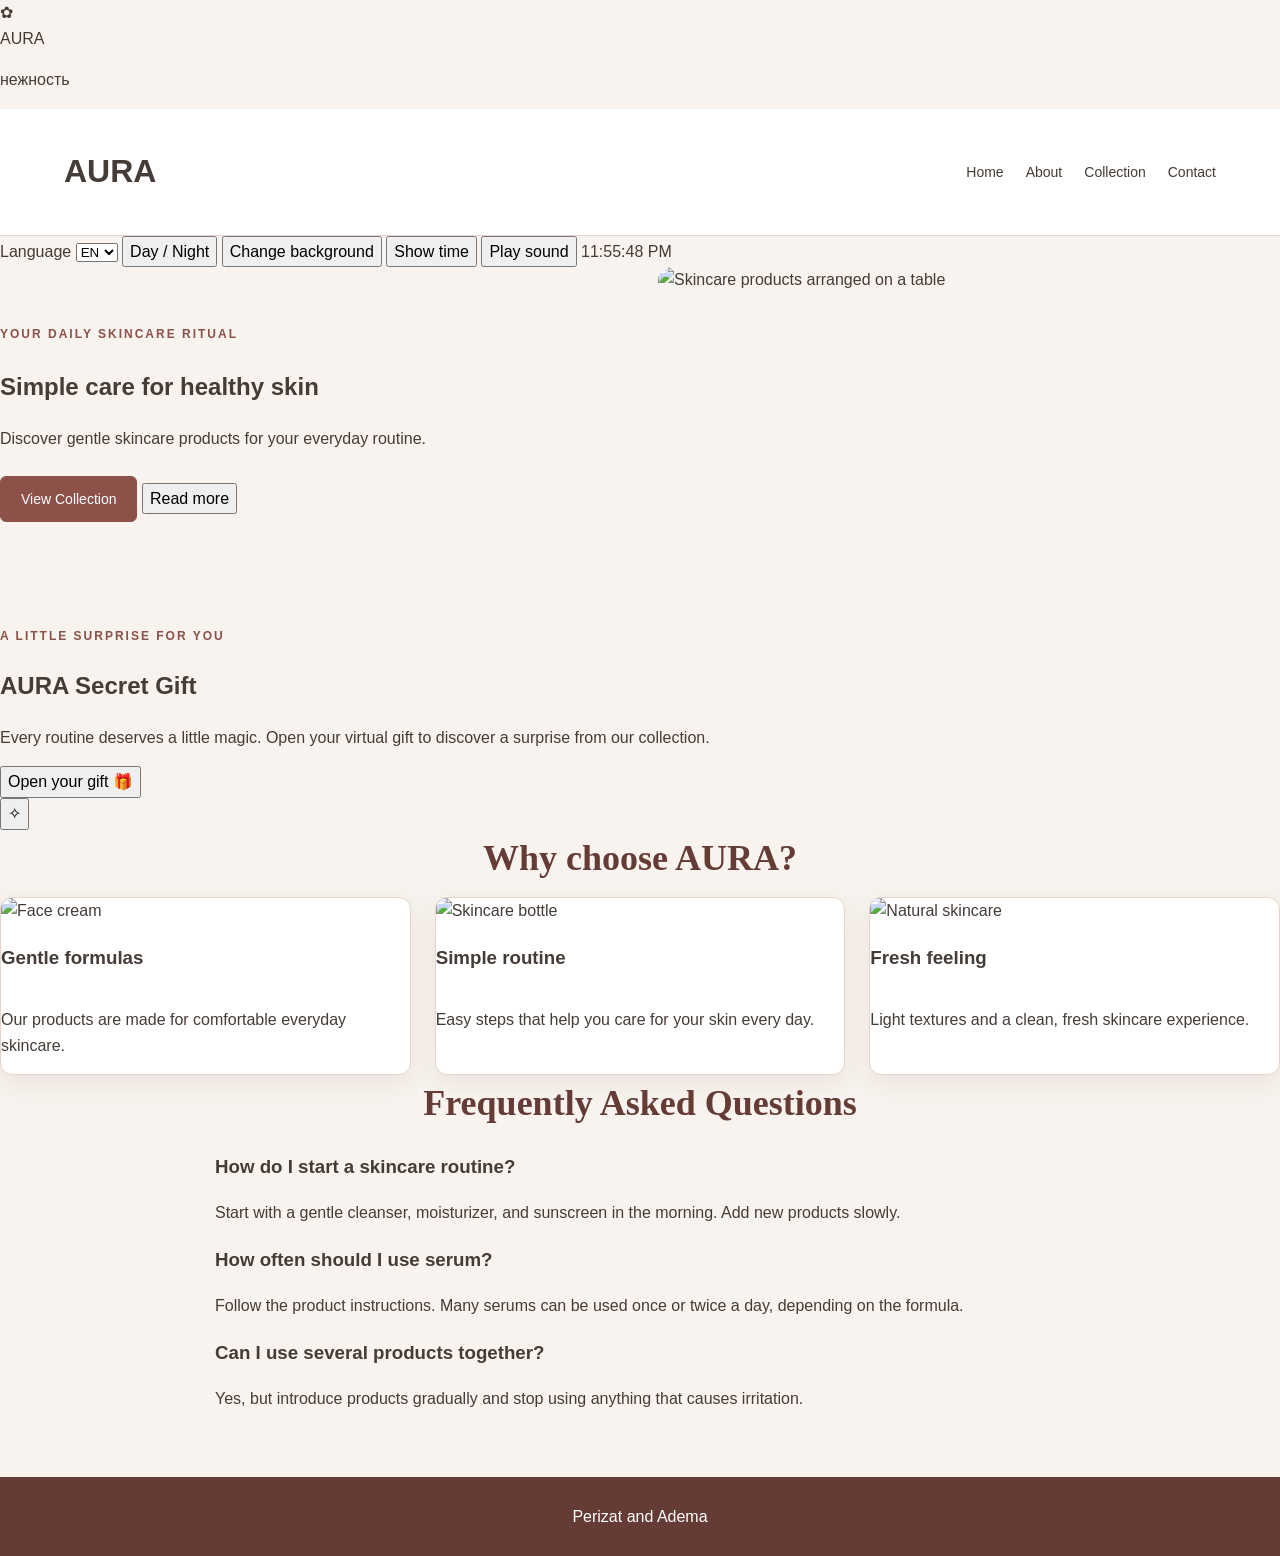
==== commit 4d02f7e4: "Refactor index.html for improved structure and accessibility Updated HTML structure and added locali" ====
--- a/index.html
+++ b/index.html
@@ -9,327 +9,114 @@
     <link rel="stylesheet" href="style.css">
     <script src="script.js" defer></script>
 </head>
-<body class="site-layout">
+<body>
+<div class="aura-loader" id="aura-loader" aria-label="Loading AURA" role="status">
+    <div class="loader-flower" aria-hidden="true">✿</div>
+    <div class="loader-wordmark">AURA</div>
+    <p>нежность</p>
+    <div class="loader-line"><span></span></div>
+</div>
 
 <header id="main-header">
-    <a class="logo" href="index.html">AURA</a>
-
+    <h1>AURA</h1>
     <nav aria-label="Main navigation">
         <ul class="nav-menu">
-            <li><a href="index.html">Home</a></li>
-            <li><a href="about.html">About</a></li>
-            <li><a href="collection.html">Collection</a></li>
-            <li><a href="gallery.html">Gallery</a></li>
-            <li><a href="contact.html">Contact</a></li>
+            <li><a href="index.html" data-i18n="navHome">Home</a></li>
+            <li><a href="about.html" data-i18n="navAbout">About</a></li>
+            <li><a href="collection.html" data-i18n="navCollection">Collection</a></li>
+            <li><a href="contact.html" data-i18n="navContact">Contact</a></li>
         </ul>
     </nav>
 </header>
-
-<aside class="sidebar">
-    <h3>Quick Guide</h3>
-    <ul>
-        <li><a href="#hero">Welcome</a></li>
-        <li><a href="#features">Key Benefits</a></li>
-        <li><a href="#faq">FAQs</a></li>
-        <li><a href="#account">Create Account</a></li>
-    </ul>
-
-    <div class="sidebar-promo">
-        <p><strong>Spring Offer!</strong></p>
-        <p>Get 15% off your first skincare set.</p>
-    </div>
-
-    <div class="clock-card">
-        <h3>Current Date & Time</h3>
-        <p id="current-date">Loading date...</p>
-        <p id="current-time">Loading time...</p>
-    </div>
-
-    <div class="theme-card">
-        <h3>Make it yours</h3>
-        <p>Try a different page background.</p>
-        <button type="button" id="color-btn" class="button">
-            Change Background
-        </button>
-    </div>
+<aside class="site-tools" aria-label="Website tools">
+        <label class="language-label" for="language-select" data-i18n="languageLabel">Language</label>
+        <select id="language-select" aria-label="Choose language">
+            <option value="en">EN</option><option value="ru">RU</option><option value="kk">KZ</option>
+        </select>
+        <button type="button" id="theme-toggle" class="tool-button" data-i18n="themeButton">Day / Night</button>
+        <button type="button" id="color-btn" class="tool-button" data-i18n="colorButton">Change background</button>
+        <button type="button" id="show-time-btn" class="tool-button" data-i18n="timeButton">Show time</button>
+        <button type="button" id="play-sound-btn" class="tool-button" data-i18n="soundButton">Play sound</button>
+        <output id="current-time" class="time-output" aria-live="polite"></output>
 </aside>
-
-<main class="main-content">
-
-    <!-- sec hero -->
-    <section class="hero" id="hero">
+<main>
+    <section class="hero reveal-on-scroll">
         <div class="hero-text">
-            <p class="eyebrow">YOUR DAILY SKINCARE RITUAL</p>
-            <h1>Simple care for healthy skin</h1>
-            <p>
-                Discover gentle skincare products for your everyday routine.
-                Feel confident in your skin with AURA.
-            </p>
-            <a class="button" href="collection.html">View Collection</a>
-            <button type="button" class="button button-outline"
-                    id="open-popup-btn">
-                Join Our Community
-            </button>
+            <p class="eyebrow" data-i18n="heroEyebrow">YOUR DAILY SKINCARE RITUAL</p>
+            <h2 data-i18n="heroTitle">Simple care for healthy skin</h2>
+            <p data-i18n="heroDescription">Discover gentle skincare products for your everyday routine.</p>
+            <a class="button" href="collection.html" data-i18n="viewCollection">View Collection</a>
+            <button type="button" id="read-more-btn" class="secondary-button" aria-expanded="false" aria-controls="more-about-aura" data-i18n="readMore">Read more</button>
+            <div id="more-about-aura" class="read-more-content" hidden>
+                <p data-i18n="moreAbout">AURA believes that skincare should feel simple, calm and personal. Build a routine that works for you, one gentle step at a time.</p>
+            </div>
         </div>
-
         <div class="hero-image">
-            <img
-                src="https://images.unsplash.com/photo-1556229010-6c3f2c9ca5f8?w=1000&q=80"
-                alt="Skincare products arranged on a table">
+            <img src="https://images.unsplash.com/photo-1556229010-6c3f2c9ca5f8?w=1000&q=80" alt="Skincare products arranged on a table">
         </div>
     </section>
 
-    <!-- benfts -->
-    <section id="features">
-        <h2 class="section-title">Why choose AURA?</h2>
-        <p class="section-intro">
-            Simple essentials for a comfortable everyday skincare routine.
-        </p>
+    <section class="gift-section reveal-on-scroll" aria-labelledby="gift-title">
+        <div class="gift-copy">
+            <p class="eyebrow">A LITTLE SURPRISE FOR YOU</p>
+            <h2 id="gift-title">AURA Secret Gift</h2>
+            <p>Every routine deserves a little magic. Open your virtual gift to discover a surprise from our collection.</p>
+            <button type="button" id="open-gift-btn" class="gift-open-button">Open your gift 🎁</button>
+        </div>
+        <button type="button" id="gift-box" class="gift-box" aria-label="Open the AURA surprise gift">
+            <span class="gift-lid"></span><span class="gift-bow">✧</span><span class="gift-ribbon"></span>
+        </button>
+    </section>
+    <div class="gift-modal" id="gift-modal" role="dialog" aria-modal="true" aria-labelledby="gift-result-title" hidden>
+        <div class="gift-modal-card">
+            <button type="button" class="gift-close" id="close-gift-btn" aria-label="Close gift">×</button>
+            <div class="gift-modal-sparkle" aria-hidden="true">✧ ✦ ✧</div>
+            <p class="eyebrow">YOUR LITTLE AURA MOMENT</p>
+            <h2 id="gift-result-title">Your surprise is here!</h2>
+            <div id="gift-result" class="gift-result" aria-live="polite"></div>
+            <a class="button" href="collection.html">Explore the collection</a>
+        </div>
+    </div>
 
+    <section class="reveal-on-scroll">
+        <h2 class="section-title" data-i18n="whyAura">Why choose AURA?</h2>
         <div class="cards">
             <article class="card">
-                <div class="card-content">
-                    <img
-                        src="https://images.unsplash.com/photo-1571781926291-c477ebfd024b?w=800&q=80"
-                        alt="Face cream">
-                    <h3>Gentle Formulas</h3>
-                    <p>
-                        Our products are designed for a comfortable
-                        everyday skincare experience.
-                    </p>
-                    <a class="button" href="collection.html">Explore</a>
-                </div>
+                <img src="https://images.unsplash.com/photo-1571781926291-c477ebfd024b?w=800&q=80" alt="Face cream">
+                <h3 data-i18n="gentleFormulas">Gentle formulas</h3>
+                <p data-i18n="gentleText">Our products are made for comfortable everyday skincare.</p>
             </article>
-
             <article class="card">
-                <div class="card-content">
-                    <img
-                        src="https://images.unsplash.com/photo-1611930022073-b7a4ba5fcccd?w=800&q=80"
-                        alt="Skincare bottle">
-                    <h3>Simple Routine</h3>
-                    <p>
-                        Easy steps that help you care for your skin
-                        every day.
-                    </p>
-                    <a class="button" href="about.html">Learn More</a>
-                </div>
+                <img src="https://images.unsplash.com/photo-1611930022073-b7a4ba5fcccd?w=800&q=80" alt="Skincare bottle">
+                <h3 data-i18n="simpleRoutine">Simple routine</h3>
+                <p data-i18n="routineText">Easy steps that help you care for your skin every day.</p>
             </article>
-
             <article class="card">
-                <div class="card-content">
-                    <img
-                        src="https://images.unsplash.com/photo-1598440947619-2c35fc9aa908?w=800&q=80"
-                        alt="Skincare and beauty products">
-                    <h3>Fresh Feeling</h3>
-                    <p>
-                        Light textures and a clean, fresh skincare
-                        experience.
-                    </p>
-                    <a class="button" href="gallery.html">View Gallery</a>
-                </div>
+                <img src="https://images.unsplash.com/photo-1598440947619-2c35fc9aa908?w=800&q=80" alt="Natural skincare">
+                <h3 data-i18n="freshFeeling">Fresh feeling</h3>
+                <p data-i18n="freshText">Light textures and a clean, fresh skincare experience.</p>
             </article>
         </div>
     </section>
 
-    <!-- TASK 2: ACCORDION -->
-    <section class="faq-section" id="faq">
-        <h2 class="section-title">Frequently Asked Questions</h2>
-        <p class="section-intro">
-            Everything you need to know about AURA.
-        </p>
-
-        <div class="accordion">
-
-            <article class="accordion-item">
-                <button type="button" class="accordion-question"
-                        aria-expanded="false">
-                    What is AURA Skincare?
-                    <span class="accordion-icon" aria-hidden="true">+</span>
-                </button>
-                <div class="accordion-answer" hidden>
-                    <p>
-                        AURA is a skincare concept focused on simple,
-                        comfortable and easy-to-follow daily routines.
-                    </p>
-                </div>
-            </article>
-
-            <article class="accordion-item">
-                <button type="button" class="accordion-question"
-                        aria-expanded="false">
-                    How do I start a skincare routine?
-                    <span class="accordion-icon" aria-hidden="true">+</span>
-                </button>
-                <div class="accordion-answer" hidden>
-                    <p>
-                        Start with gentle cleansing, moisturizing and
-                        daily sunscreen. Introduce new products gradually.
-                    </p>
-                </div>
-            </article>
-
-            <article class="accordion-item">
-                <button type="button" class="accordion-question"
-                        aria-expanded="false">
-                    How can I choose suitable products?
-                    <span class="accordion-icon" aria-hidden="true">+</span>
-                </button>
-                <div class="accordion-answer" hidden>
-                    <p>
-                        Consider your skin type and sensitivities.
-                        Check product ingredients and patch-test new products.
-                    </p>
-                </div>
-            </article>
-
-            <article class="accordion-item">
-                <button type="button" class="accordion-question"
-                        aria-expanded="false">
-                    How can I receive AURA updates?
-                    <span class="accordion-icon" aria-hidden="true">+</span>
-                </button>
-                <div class="accordion-answer" hidden>
-                    <p>
-                        Use the Join Our Community button to open our
-                        subscription form and enter your email address.
-                    </p>
-                </div>
-            </article>
-
-        </div>
+    <section class="faq-section reveal-on-scroll">
+        <h2 class="section-title" data-i18n="faqTitle">Frequently Asked Questions</h2>
+        <article class="faq-item">
+            <h3 data-i18n="faqQ1">How do I start a skincare routine?</h3>
+            <p data-i18n="faqA1">Start with a gentle cleanser, moisturizer, and sunscreen in the morning. Add new products slowly.</p>
+        </article>
+        <article class="faq-item">
+            <h3 data-i18n="faqQ2">How often should I use serum?</h3>
+            <p data-i18n="faqA2">Follow the product instructions. Many serums can be used once or twice a day, depending on the formula.</p>
+        </article>
+        <article class="faq-item">
+            <h3 data-i18n="faqQ3">Can I use several products together?</h3>
+            <p data-i18n="faqA3">Yes, but introduce products gradually and stop using anything that causes irritation.</p>
+        </article>
     </section>
-
-    <!-- TASK 1 validation form -->
-    <section class="account-section" id="account">
-        <h2 class="section-title">Create Your AURA Account</h2>
-        <p class="section-intro">
-            Fill in the form to try our JavaScript validation.
-        </p>
-
-        <form id="registration-form" novalidate>
-            <div class="form-group">
-                <label for="full-name">Full Name</label>
-                <input
-                    type="text"
-                    id="full-name"
-                    name="fullName"
-                    placeholder="Enter your full name"
-                    autocomplete="name"
-                    required>
-                <small class="field-error" id="name-error"></small>
-            </div>
-
-            <div class="form-group">
-                <label for="email">Email Address</label>
-                <input
-                    type="email"
-                    id="email"
-                    name="email"
-                    placeholder="example@email.com"
-                    autocomplete="email"
-                    required>
-                <small class="field-error" id="email-error"></small>
-            </div>
-
-            <div class="form-group">
-                <label for="password">Password</label>
-                <input
-                    type="password"
-                    id="password"
-                    name="password"
-                    placeholder="At least 8 characters"
-                    autocomplete="new-password"
-                    required>
-                <small class="field-error" id="password-error"></small>
-            </div>
-
-            <div class="form-group">
-                <label for="confirm-password">Confirm Password</label>
-                <input
-                    type="password"
-                    id="confirm-password"
-                    name="confirmPassword"
-                    placeholder="Enter your password again"
-                    autocomplete="new-password"
-                    required>
-                <small class="field-error"
-                       id="confirm-password-error"></small>
-            </div>
-
-            <button type="submit" class="button">
-                Create Account
-            </button>
-
-            <p id="registration-message"
-               class="form-message"
-               role="status"
-               aria-live="polite"></p>
-        </form>
-    </section>
-
-    <!-- TASK 3 popup subs form -->
-    <section class="community-section">
-        <h2>Stay in the AURA Circle</h2>
-        <p>
-            Get skincare tips, product news and updates from our community.
-        </p>
-        <button type="button" class="button" id="open-popup-bottom">
-            Subscribe Now
-        </button>
-    </section>
-
 </main>
-
-<!-- POPUP MODAL -->
-<div class="modal" id="subscription-modal"
-     aria-hidden="true" hidden>
-    <div class="modal-content"
-         role="dialog"
-         aria-modal="true"
-         aria-labelledby="modal-title">
-
-        <button type="button" class="modal-close"
-                id="close-popup-btn"
-                aria-label="Close subscription form">
-            &times;
-        </button>
-
-        <p class="eyebrow">A LITTLE SELF-CARE IN YOUR INBOX</p>
-        <h2 id="modal-title">Join the AURA Community</h2>
-        <p>Subscribe to receive our latest skincare updates.</p>
-
-        <form id="subscription-form" novalidate>
-            <div class="form-group">
-                <label for="subscriber-name">Your Name</label>
-                <input type="text" id="subscriber-name"
-                       placeholder="Enter your name" required>
-                <small class="field-error" id="subscriber-name-error"></small>
-            </div>
-
-            <div class="form-group">
-                <label for="subscriber-email">Email Address</label>
-                <input type="email" id="subscriber-email"
-                       placeholder="you@example.com" required>
-                <small class="field-error"
-                       id="subscriber-email-error"></small>
-            </div>
-
-            <button type="submit" class="button">
-                Subscribe
-            </button>
-
-            <p id="subscription-message"
-               class="form-message"
-               role="status"
-               aria-live="polite"></p>
-        </form>
-    </div>
-</div>
-
 <footer>
-    <p>Created by Perizat and Adema | AURA Skincare</p>
-    <p>Assignment #4 — Introduction to JavaScript | SE-2515</p>
+    <p>Perizat and Adema</p>
 </footer>
-
 </body>
 </html>
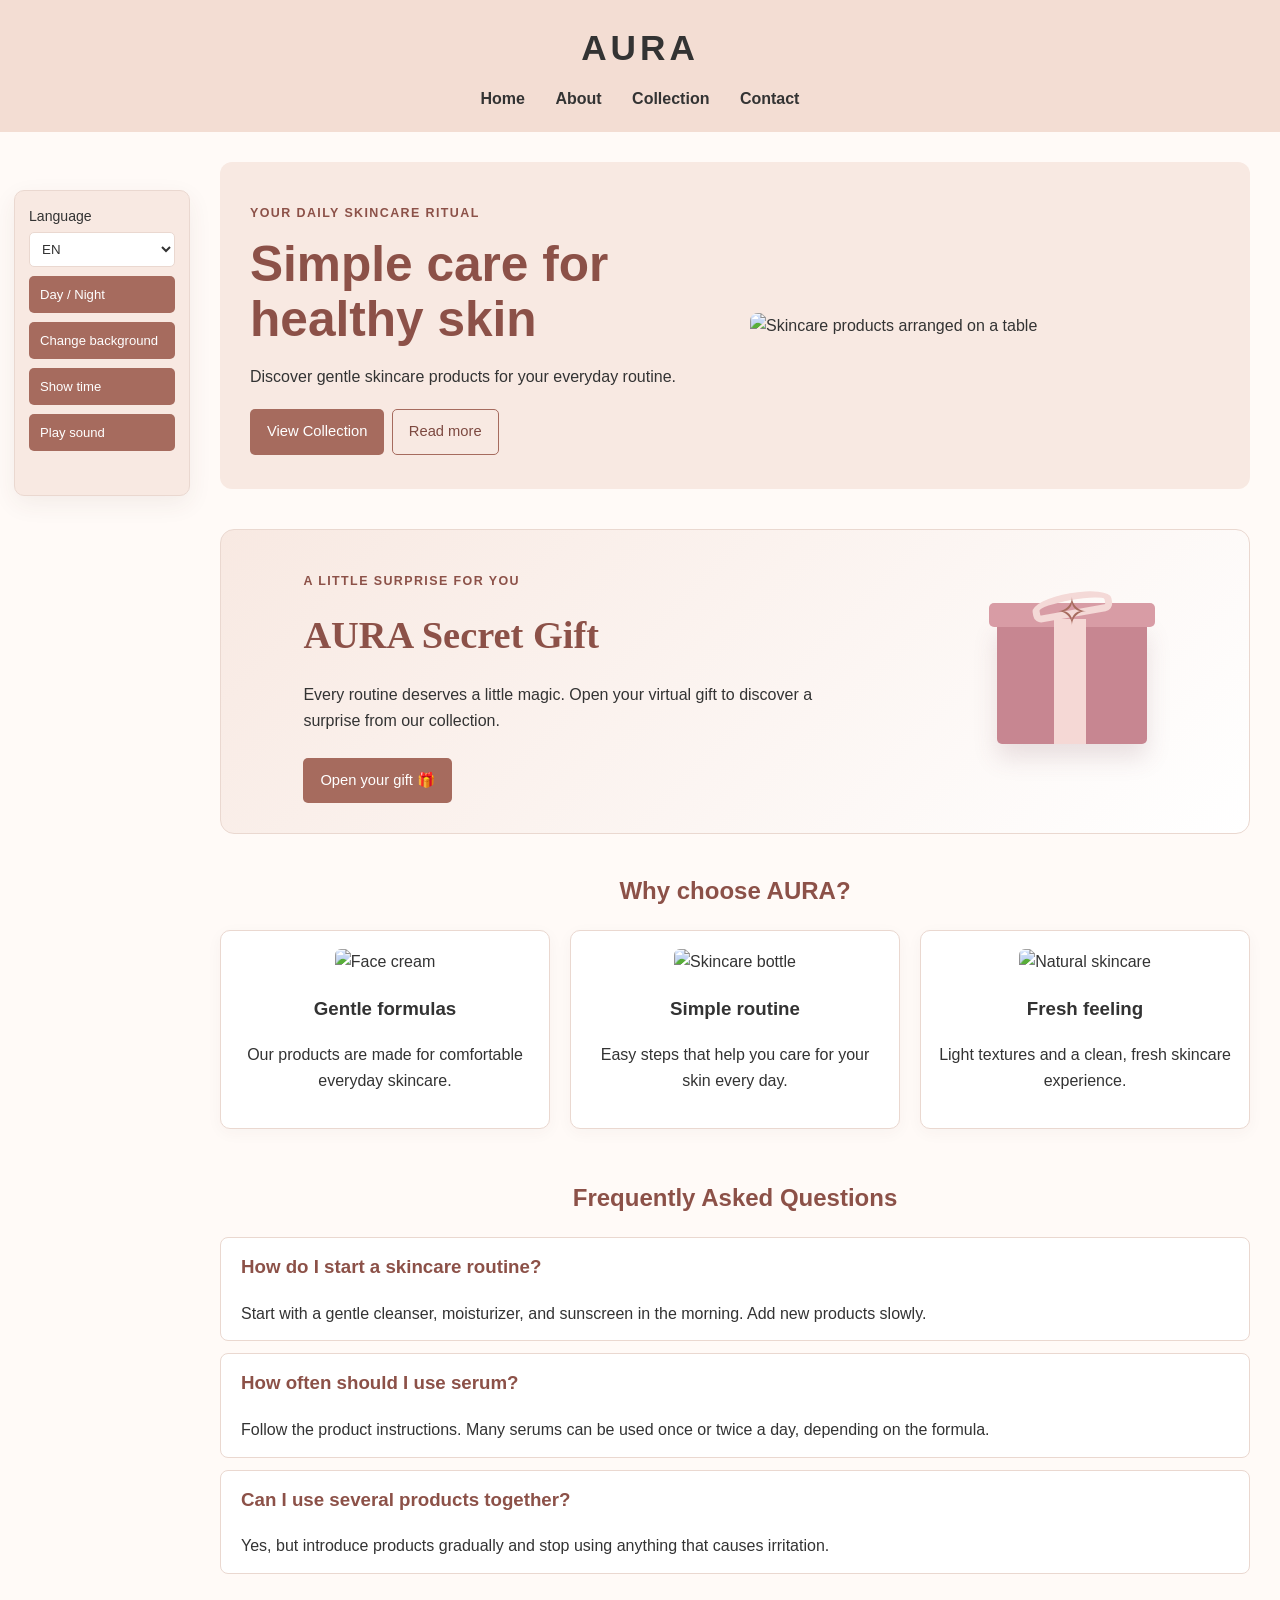
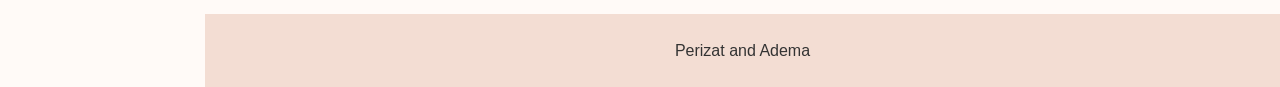
==== commit ba530fbf: "Update meta tags in index.html Replaced author meta tag with description meta tag." ====
--- a/index.html
+++ b/index.html
@@ -4,7 +4,7 @@
 <head>
     <meta charset="UTF-8">
     <meta name="viewport" content="width=device-width, initial-scale=1.0">
-    <meta name="author" content="Perizat and Adema">
+    <meta name="description" content="AURA Skincare — simple, gentle skincare for everyday routines.">
     <title>AURA Skincare | Healthy Skin, Simple Care</title>
     <link rel="stylesheet" href="style.css">
     <script src="script.js" defer></script>
--- a/style.css
+++ b/style.css
@@ -1,630 +1,199 @@
-
-:root {
-    --cream: #f8f3ee;
-    --white: #ffffff;
-    --rose: #f1e2d5;
-    --brown: #8c5148;
-    --brown-dark: #653b35;
-    --text: #453b37;
-    --muted: #796b65;
-    --border: #e5d5ca;
-    --success: #2d754a;
-    --error: #b3261e;
-    --shadow: 0 8px 24px rgba(101, 59, 53, 0.09);
+* { box-sizing: border-box; }
+:root { --bg: #fffaf7; --surface: #ffffff; --soft: #f8e9e2; --header: #f3ddd3; --text: #333333; --heading: #8c5148; --accent: #a66b5e; --accent-dark: #7d4940; --border: #ead8d0; }
+html { scroll-behavior: smooth; }
+body { margin: 0; font-family: Arial, sans-serif; background-color: var(--bg); color: var(--text); line-height: 1.6; transition: background-color .35s ease, color .35s ease; }
+body.night-theme { --bg: #24201f; --surface: #342d2b; --soft: #403431; --header: #302725; --text: #f6ebe6; --heading: #efb6a7; --accent: #b97869; --accent-dark: #d09283; --border: #5d4942; }
+#main-header { background-color: var(--header); padding: 20px; text-align: center; transition: background-color .3s ease; }
+.brand-link { color: var(--text); text-decoration: none; }
+#main-header h1 { margin: 0 0 10px; letter-spacing: 4px; font-size: 2.2rem; }
+.nav-menu { list-style: none; padding: 0; margin: 0; }
+.nav-menu li { display: inline-block; margin: 0 10px; }
+.nav-menu a { color: var(--text); text-decoration: none; font-weight: bold; padding: 5px 3px; border-bottom: 2px solid transparent; }
+.nav-menu a:hover, .nav-menu a:focus-visible { color: var(--heading); border-bottom-color: var(--accent); outline: none; }
+.site-tools {
+    position: fixed;
+    left: 14px;
+    top: 190px;
+    z-index: 50;
+    width: 176px;
+    display: flex;
+    flex-direction: column;
+    align-items: stretch;
+    gap: 9px;
+    padding: 14px;
+    background: var(--soft);
+    border: 1px solid var(--border);
+    border-radius: 10px;
+    box-shadow: 0 8px 24px #55352b12;
+}
+.site-tools .language-label { margin-bottom: -5px; }
+.site-tools .tool-button { width: 100%; text-align: left; }
+.site-tools .time-output { min-height: 1.5em; text-align: left; }
+.language-label { font-size: .88rem; }
+.site-tools select { padding: 8px; border: 1px solid var(--border); background: var(--surface); color: var(--text); border-radius: 5px; }
+button, .button { display: inline-block; background-color: var(--accent); color: white; padding: 10px 16px; border: 1px solid transparent; border-radius: 5px; text-decoration: none; cursor: pointer; font: inherit; font-size: .92rem; transition: background-color .2s ease, transform .2s ease, box-shadow .2s ease; }
+button:hover, .button:hover { background-color: var(--accent-dark); transform: translateY(-2px); box-shadow: 0 5px 14px #00000015; }
+button:focus-visible, .button:focus-visible, select:focus-visible, input:focus-visible, textarea:focus-visible { outline: 3px solid #d59a8c; outline-offset: 2px; }
+button:disabled { opacity: .6; cursor: wait; transform: none; }
+.tool-button { padding: 7px 10px; font-size: .82rem; }
+.secondary-button { background: transparent; color: var(--accent-dark); border-color: var(--accent); margin: 4px 3px; }
+.secondary-button:hover { color: white; }
+.time-output { min-width: 88px; font-weight: bold; font-size: .9rem; }
+main { width: calc(100% - 250px); max-width: 1100px; margin: 30px 30px 30px 220px; }
+.hero { display: flex; align-items: center; gap: 30px; background-color: var(--soft); padding: 30px; margin-bottom: 40px; border-radius: 12px; overflow: hidden; }
+.hero-text, .hero-image { flex: 1; min-width: 0; }
+.eyebrow, .product-category { color: var(--heading); font-size: .78rem; font-weight: bold; letter-spacing: 1.4px; text-transform: uppercase; }
+.hero h2 { font-size: clamp(2rem, 4vw, 3.1rem); line-height: 1.12; margin: 8px 0 15px; }
+.hero-image img { width: 100%; height: 320px; object-fit: cover; border-radius: 8px; }
+h2 { color: var(--heading); }
+.section-title { text-align: center; margin: 35px 0 20px; }
+.cards, .products, .team { display: flex; flex-wrap: wrap; gap: 20px; justify-content: center; }
+.card, .product-card { background-color: var(--surface); padding: 18px; border: 1px solid var(--border); border-radius: 10px; flex: 1 1 240px; min-width: 0; text-align: center; box-shadow: 0 4px 16px #573a2a0a; transition: transform .25s ease, box-shadow .25s ease, background-color .3s ease; }
+.card:hover, .product-card:hover { transform: translateY(-5px); box-shadow: 0 12px 25px #573a2a18; }
+.card img, .product-card > img { width: 100%; height: 190px; object-fit: cover; border-radius: 6px; }
+.page-title { text-align: center; background-color: var(--soft); padding: 25px; margin-bottom: 30px; border-radius: 10px; }
+.about-section, .contact-section { display: flex; gap: 30px; align-items: flex-start; }
+.about-section > img, .contact-section > img { width: 45%; height: 330px; object-fit: cover; border-radius: 10px; }
+.about-section > div, .contact-section form { flex: 1; min-width: 0; }
+.team { text-align: center; }
+.team-member { flex: 0 1 250px; background: var(--surface); padding: 20px; border-radius: 10px; border: 1px solid var(--border); }
+.profile-img { width: 130px; height: 130px; object-fit: cover; border-radius: 50%; }
+.faq-section { margin-top: 50px; }
+.faq-item { background: var(--surface); border: 1px solid var(--border); padding: 14px 20px; margin: 12px 0; border-radius: 8px; }
+.faq-item h3 { margin-top: 0; color: var(--heading); }
+.faq-item p { margin-bottom: 0; }
+.read-more-content { margin-top: 14px; padding: 12px 16px; border-left: 3px solid var(--accent); background: var(--surface); border-radius: 0 6px 6px 0; }
+.read-more-content[hidden] { display: none; }
+.filter-section { text-align: center; background: var(--soft); padding: 24px; border-radius: 10px; margin-bottom: 25px; }
+.filter-section h2 { margin-top: 0; }
+.filter-buttons { display: flex; flex-wrap: wrap; justify-content: center; gap: 10px; }
+.filter-button { background: var(--surface); color: var(--heading); border: 1px solid var(--accent); }
+.filter-button.active, .filter-button:hover { background: var(--accent); color: #fff; }
+.status-message { min-height: 1.5em; color: var(--heading); font-weight: bold; }
+.product-category { margin-bottom: 0; }
+.product-price { font-size: 1.15rem; font-weight: bold; color: var(--heading); }
+.star-rating { display: flex; justify-content: center; gap: 2px; }
+.rating-star { padding: 2px 5px; background: transparent; color: #c9bcb5; border: 0; font-size: 1.6rem; line-height: 1.2; }
+.rating-star:hover, .rating-star.selected { background: transparent; color: #d99a2b; box-shadow: none; transform: scale(1.12); }
+.product-rating-label { font-size: .85rem; margin-bottom: 0; }
+.rating-summary { text-align: center; padding: 18px; margin-top: 25px; background: var(--soft); border-radius: 8px; }
+.table-wrap { overflow-x: auto; }
+table { width: 100%; border-collapse: collapse; background-color: var(--surface); margin-bottom: 30px; }
+th, td { border: 1px solid var(--border); padding: 12px; text-align: left; }
+th { background-color: var(--header); }
+#contact-form { background-color: var(--surface); padding: 25px; border: 1px solid var(--border); border-radius: 10px; }
+#contact-form label { display: block; margin-top: 12px; }
+#contact-form input:not([type="radio"]):not([type="color"]), #contact-form select, #contact-form textarea { display: block; width: 100%; padding: 10px; margin-top: 5px; border: 1px solid #cdb5ac; border-radius: 5px; background: var(--surface); color: var(--text); }
+#contact-form input[type="radio"] { width: auto; }
+#contact-form input[type="color"] { display: block; width: 55px; height: 38px; margin-top: 5px; }
+.news-options { border: 1px solid var(--border); border-radius: 6px; padding: 10px 14px 14px; margin: 18px 0; }
+.news-options legend { color: var(--heading); font-weight: bold; }
+.news-options label { display: inline-block !important; margin-right: 18px; }
+.form-actions { display: flex; flex-wrap: wrap; gap: 8px; margin-top: 18px; }
+.form-note { font-size: .82rem; opacity: .8; }
+.success-message { padding: 10px; background: #e4f4e5; color: #225a2c; border-radius: 5px; }
+footer { text-align: center; background-color: var(--header); padding: 20px; margin-top: 40px; margin-left: 205px; }
+footer p { margin: 4px; }
+.footer-note { font-size: .88rem; opacity: .75; }
+.reveal-on-scroll { opacity: 0; transform: translateY(18px); transition: opacity .55s ease, transform .55s ease; }
+.reveal-on-scroll.is-visible { opacity: 1; transform: translateY(0); }
+.content-pop { animation: contentPop .35s ease both; }
+.pulse { animation: pulse .45s ease; }
+.card-bounce { animation: cardBounce .35s ease; }
+@keyframes contentPop { from { opacity: 0; transform: translateY(-8px); } to { opacity: 1; transform: translateY(0); } }
+@keyframes pulse { 50% { transform: scale(1.08); } }
+@keyframes cardBounce { 40% { transform: scale(1.025); } }
+@media (prefers-reduced-motion: reduce) { *, *::before, *::after { scroll-behavior: auto !important; animation-duration: .01ms !important; transition-duration: .01ms !important; } .reveal-on-scroll { opacity: 1; transform: none; } }
+@media (max-width: 900px) {
+    .site-tools {
+        position: static;
+        width: auto;
+        margin: 14px 4% 0;
+        flex-direction: row;
+        justify-content: flex-start;
+        align-items: center;
+        border-radius: 8px;
+    }
+    .site-tools .language-label { margin-bottom: 0; }
+    .site-tools .tool-button { width: auto; text-align: center; }
+    .site-tools .time-output { text-align: left; }
+    main { width: 92%; max-width: 1100px; margin: 30px auto; }
+    footer { margin-left: 0; }
+}
+@media (max-width: 700px) {
+    .hero, .about-section, .contact-section, .cards, .products, .team { flex-direction: column; }
+    .hero-image img { height: 240px; }
+    .about-section > img, .contact-section > img { width: 100%; }
+    .nav-menu li { margin: 5px 8px; }
+    .site-tools { gap: 6px; }
+    .tool-button { font-size: .78rem; }
+    .hero { padding: 20px; }
 }
 
-* {
-    box-sizing: border-box;
+/* Assignment 5 extra features: branded loader, digital unboxing, product magic mirror */
+.aura-loader {
+    position: fixed; inset: 0; z-index: 9999; display: flex; flex-direction: column;
+    align-items: center; justify-content: center; gap: 8px; background: #fff7f3; color: #8c5148;
+    opacity: 1; visibility: visible; transition: opacity .45s ease, visibility .45s ease;
 }
+.aura-loader.loader-hidden { opacity: 0; visibility: hidden; pointer-events: none; }
+.loader-flower { font-size: 2.6rem; line-height: 1; animation: loaderFloat 1.2s ease-in-out infinite; color: #b97889; }
+.loader-wordmark { font-family: Georgia, serif; font-size: 2.3rem; letter-spacing: .55rem; font-weight: bold; margin-left: .55rem; }
+.aura-loader p { margin: 0; font-size: .85rem; letter-spacing: .08rem; }
+.loader-line { width: 115px; height: 3px; margin-top: 12px; border-radius: 10px; background: #eed9d1; overflow: hidden; }
+.loader-line span { display: block; width: 40%; height: 100%; border-radius: inherit; background: #b97889; animation: loaderProgress .9s ease-in-out infinite; }
+@keyframes loaderFloat { 50% { transform: translateY(-7px) rotate(10deg); } }
+@keyframes loaderProgress { from { transform: translateX(-110%); } to { transform: translateX(280%); } }
+body.night-theme .aura-loader { background: #24201f; color: #efb6a7; }
+body.night-theme .loader-line { background: #5d4942; }
 
-html {
-    scroll-behavior: smooth;
+.gift-section { display: flex; align-items: center; justify-content: space-between; gap: 28px; margin: 38px 0; padding: 30px 8%; background: linear-gradient(135deg, var(--soft), var(--surface)); border: 1px solid var(--border); border-radius: 14px; overflow: hidden; }
+.gift-copy { flex: 1; }
+.gift-copy h2 { margin: 5px 0 10px; font-family: Georgia, serif; font-size: clamp(1.8rem, 3vw, 2.5rem); }
+.gift-copy p:not(.eyebrow) { max-width: 520px; }
+.gift-open-button { margin-top: 8px; }
+.gift-box { position: relative; flex: 0 0 150px; width: 150px; height: 125px; margin: 22px 20px; background: #c78691; border: 0; border-radius: 5px; box-shadow: 0 14px 25px #70404a25; transition: transform .35s ease; }
+.gift-box:hover { transform: translateY(-5px) rotate(-2deg); }
+.gift-box::before { content: ""; position: absolute; top: 0; bottom: 0; left: 57px; width: 32px; background: #f5d8d5; }
+.gift-box::after { content: ""; position: absolute; top: -16px; left: -8px; width: 166px; height: 24px; border-radius: 5px; background: #d89ca5; transition: transform .45s ease; transform-origin: left bottom; }
+.gift-box .gift-lid { position: absolute; z-index: 2; top: -26px; left: 35px; width: 80px; height: 24px; border: 7px solid #f4d9d7; border-radius: 50% 50% 8px 8px; transform: rotate(-10deg); }
+.gift-box .gift-ribbon { position: absolute; z-index: 1; left: 57px; top: 0; height: 100%; width: 32px; background: #f5d8d5; }
+.gift-box .gift-bow { position: absolute; z-index: 3; top: -38px; left: 59px; color: #a66b5e; font-size: 2.4rem; }
+.gift-box.gift-opened::after { transform: translate(-7px, -25px) rotate(-18deg); }
+.gift-modal[hidden] { display: none; }
+.gift-modal { position: fixed; inset: 0; z-index: 10000; display: flex; align-items: center; justify-content: center; padding: 20px; background: #201513a8; backdrop-filter: blur(5px); }
+.gift-modal-card { position: relative; width: min(100%, 440px); max-height: 90vh; overflow-y: auto; text-align: center; padding: 32px; border: 1px solid var(--border); border-radius: 16px; background: var(--surface); color: var(--text); box-shadow: 0 20px 60px #0003; animation: giftPop .35s ease both; }
+.gift-close { position: absolute; top: 8px; right: 12px; padding: 2px 9px; color: var(--heading); background: transparent; font-size: 1.8rem; }
+.gift-modal-sparkle { color: var(--accent); font-size: 1.8rem; letter-spacing: .5rem; }
+.gift-result img { width: 125px; height: 125px; object-fit: cover; border-radius: 50%; border: 5px solid var(--soft); }
+.gift-result h3 { margin-bottom: 5px; color: var(--heading); }
+.gift-result p { margin-top: 5px; }
+.gift-note { font-style: italic; opacity: .8; }
+body.gift-modal-open { overflow: hidden; }
+@keyframes giftPop { from { opacity: 0; transform: translateY(15px) scale(.96); } to { opacity: 1; transform: translateY(0) scale(1); } }
+
+.product-flip-card { padding: 0; min-height: 405px; perspective: 1100px; background: transparent; border: 0; box-shadow: none; overflow: visible; }
+.product-flip-card:hover { transform: none; box-shadow: none; }
+.product-flip-inner { position: relative; min-height: 405px; height: 100%; transform-style: preserve-3d; transition: transform .65s cubic-bezier(.2,.7,.2,1); }
+.product-flip-card.is-flipped .product-flip-inner { transform: rotateY(180deg); }
+.product-face { position: absolute; inset: 0; min-height: 405px; display: flex; flex-direction: column; align-items: center; justify-content: flex-start; padding: 18px; border: 1px solid var(--border); border-radius: 10px; background: var(--surface); backface-visibility: hidden; -webkit-backface-visibility: hidden; box-shadow: 0 4px 16px #573a2a0a; overflow: hidden; }
+.product-face h3 { margin: 12px 0 4px; color: var(--heading); }
+.product-face > img { width: 100%; height: 180px; object-fit: cover; border-radius: 6px; }
+.product-face .product-category { margin-top: 10px; }
+.product-face .product-price { margin: 5px 0 12px; }
+.product-back { transform: rotateY(180deg); justify-content: center; }
+.product-back p { margin: 7px 0; }
+.product-back .eyebrow { letter-spacing: .13rem; }
+.flip-toggle { margin-top: auto; font-size: .84rem; }
+.product-back .flip-toggle { margin-top: 15px; }
+.product-back .star-rating { margin-top: 5px; }
+.product-back .rating-star { padding: 0 4px; }
+
+@media (max-width: 700px) {
+    .gift-section { flex-direction: column-reverse; text-align: center; padding: 24px; }
+    .gift-box { margin: 40px 20px 20px; }
+    .product-flip-card, .product-flip-inner, .product-face { min-height: 390px; }
 }
-
-body {
-    margin: 0;
-    background-color: var(--cream);
-    color: var(--text);
-    font-family: Arial, Helvetica, sans-serif;
-    line-height: 1.6;
-    transition: background-color 0.4s ease;
+@media (prefers-reduced-motion: reduce) {
+    .aura-loader *, .gift-modal-card, .gift-box, .product-flip-inner { animation: none !important; transition: none !important; }
 }
-
-a {
-    color: var(--brown);
-    text-decoration: none;
-}
-
-a:hover {
-    color: var(--brown-dark);
-}
-
-button,
-input {
-    font: inherit;
-}
-
-button,
-.button {
-    cursor: pointer;
-}
-
-button:focus-visible,
-a:focus-visible,
-input:focus-visible {
-    outline: 3px solid #c48b78;
-    outline-offset: 3px;
-}
-
-/* HEADER AND NAVIGATION */
-
-#main-header {
-    grid-area: header;
-    display: flex;
-    justify-content: space-between;
-    align-items: center;
-    gap: 24px;
-    padding: 16px 5%;
-    background-color: var(--white);
-    border-bottom: 1px solid var(--border);
-}
-
-.logo {
-    color: var(--brown);
-    font-family: Georgia, "Times New Roman", serif;
-    font-size: 34px;
-    font-weight: bold;
-    letter-spacing: 5px;
-}
-
-.nav-menu {
-    display: flex;
-    align-items: center;
-    flex-wrap: wrap;
-    gap: 22px;
-    padding: 0;
-    margin: 0;
-    list-style: none;
-}
-
-.nav-menu a {
-    color: var(--text);
-    font-size: 14px;
-    transition: color 0.2s ease;
-}
-
-.nav-menu a:hover {
-    color: var(--brown);
-}
-
-/* GRID PAGE LAYOUT */
-
-.site-layout {
-    display: grid;
-    grid-template-columns: 240px minmax(0, 1fr);
-    grid-template-rows: auto 1fr auto;
-    grid-template-areas:
-        "header header"
-        "sidebar main"
-        "footer footer";
-    min-height: 100vh;
-}
-
-.sidebar {
-    grid-area: sidebar;
-    padding: 26px 20px;
-    background-color: #f0e4da;
-}
-
-.sidebar h3 {
-    margin-top: 0;
-    color: var(--brown-dark);
-}
-
-.sidebar ul {
-    padding-left: 20px;
-}
-
-.sidebar li {
-    margin-bottom: 10px;
-}
-
-.sidebar-promo,
-.clock-card,
-.theme-card {
-    margin-top: 24px;
-    padding: 16px;
-    border-radius: 12px;
-    background-color: rgba(255, 255, 255, 0.72);
-}
-
-.sidebar-promo p,
-.clock-card p,
-.theme-card p {
-    margin: 6px 0;
-    overflow-wrap: anywhere;
-}
-
-.main-content {
-    grid-area: main;
-    min-width: 0;
-    padding: 32px clamp(18px, 4vw, 56px) 60px;
-}
-
-/* BUTTONS */
-
-.button {
-    display: inline-block;
-    padding: 11px 20px;
-    border: 1px solid var(--brown);
-    border-radius: 6px;
-    background-color: var(--brown);
-    color: white;
-    text-align: center;
-    font-size: 14px;
-    transition:
-        background-color 0.25s ease,
-        transform 0.25s ease;
-}
-
-.button:hover {
-    background-color: var(--brown-dark);
-    color: white;
-    transform: translateY(-2px);
-}
-
-.button-outline {
-    margin-left: 8px;
-    background-color: transparent;
-    color: var(--brown);
-}
-
-.button-outline:hover {
-    background-color: var(--rose);
-    color: var(--brown-dark);
-}
-
-/* HERO */
-
-.hero {
-    display: flex;
-    align-items: center;
-    gap: 36px;
-    margin-bottom: 60px;
-}
-
-.hero-text,
-.hero-image {
-    flex: 1;
-    min-width: 0;
-}
-
-.hero-text h1 {
-    margin: 10px 0 16px;
-    font-family: Georgia, "Times New Roman", serif;
-    font-size: clamp(32px, 4vw, 52px);
-    line-height: 1.15;
-    color: var(--brown-dark);
-}
-
-.hero-text p {
-    margin-bottom: 24px;
-}
-
-.eyebrow {
-    color: var(--brown);
-    font-size: 12px;
-    font-weight: bold;
-    letter-spacing: 2px;
-}
-
-.hero-image img {
-    display: block;
-    width: 100%;
-    min-height: 300px;
-    max-height: 440px;
-    border-radius: 14px;
-    object-fit: cover;
-}
-
-/* BENEFIT CARDS */
-
-.section-title {
-    margin: 0 0 10px;
-    color: var(--brown-dark);
-    font-family: Georgia, "Times New Roman", serif;
-    font-size: clamp(26px, 3vw, 36px);
-    text-align: center;
-}
-
-.section-intro {
-    margin: 0 auto 30px;
-    color: var(--muted);
-    text-align: center;
-}
-
-#features {
-    margin-bottom: 65px;
-}
-
-.cards {
-    display: flex;
-    align-items: stretch;
-    gap: 24px;
-}
-
-.card {
-    display: flex;
-    flex: 1;
-    min-width: 0;
-    flex-direction: column;
-    overflow: hidden;
-    border: 1px solid var(--border);
-    border-radius: 12px;
-    background-color: var(--white);
-    box-shadow: var(--shadow);
-    transition: transform 0.25s ease, box-shadow 0.25s ease;
-}
-
-.card:hover {
-    transform: translateY(-7px);
-    box-shadow: 0 12px 28px rgba(140, 81, 72, 0.18);
-}
-
-.card-content {
-    display: flex;
-    flex: 1;
-    flex-direction: column;
-    align-items: flex-start;
-    padding: 18px;
-}
-
-.card-content img {
-    width: 100%;
-    height: 190px;
-    border-radius: 8px;
-    object-fit: cover;
-}
-
-.card-content h3 {
-    color: var(--brown-dark);
-}
-
-.card-content p {
-    flex-grow: 1;
-    color: var(--muted);
-}
-
-/* TASK 2: ACCORDION */
-
-.faq-section {
-    margin: 0 auto 65px;
-    max-width: 850px;
-}
-
-.accordion {
-    margin-top: 28px;
-}
-
-.accordion-item {
-    margin-bottom: 12px;
-    overflow: hidden;
-    border: 1px solid var(--border);
-    border-radius: 9px;
-    background-color: var(--white);
-}
-
-.accordion-question {
-    display: flex;
-    width: 100%;
-    justify-content: space-between;
-    align-items: center;
-    gap: 16px;
-    padding: 17px 20px;
-    border: none;
-    background-color: var(--white);
-    color: var(--brown-dark);
-    text-align: left;
-    font-weight: bold;
-}
-
-.accordion-question:hover {
-    background-color: #fbf5f0;
-}
-
-.accordion-icon {
-    color: var(--brown);
-    font-size: 23px;
-}
-
-.accordion-answer {
-    max-height: 0;
-    overflow: hidden;
-    padding: 0 20px;
-    background-color: #fffdfb;
-    transition: max-height 0.3s ease, padding 0.3s ease;
-}
-
-.accordion-answer:not([hidden]) {
-    padding: 0 20px 16px;
-}
-
-.accordion-answer p {
-    margin: 0;
-    color: var(--muted);
-}
-
-/* TASK 1: REGISTRATION FORM */
-
-.account-section {
-    max-width: 650px;
-    margin: 0 auto 65px;
-    padding: 30px;
-    border: 1px solid var(--border);
-    border-radius: 14px;
-    background-color: var(--white);
-    box-shadow: var(--shadow);
-}
-
-.account-section form {
-    margin-top: 24px;
-}
-
-.form-group {
-    margin-bottom: 18px;
-}
-
-.form-group label {
-    display: block;
-    margin-bottom: 7px;
-    font-size: 14px;
-    font-weight: bold;
-}
-
-.form-group input {
-    display: block;
-    width: 100%;
-    min-height: 46px;
-    padding: 11px 13px;
-    border: 1px solid #d6c6bc;
-    border-radius: 6px;
-    background-color: white;
-    color: var(--text);
-}
-
-.form-group input:focus {
-    border-color: var(--brown);
-}
-
-.form-group input.input-invalid {
-    border-color: var(--error);
-    background-color: #fff9f8;
-}
-
-.field-error {
-    display: block;
-    min-height: 0;
-    margin-top: 4px;
-    color: var(--error);
-    font-size: 12px;
-}
-
-.form-message {
-    margin-top: 15px;
-    font-size: 14px;
-}
-
-.success-message {
-    color: var(--success);
-}
-
-.error-message {
-    color: var(--error);
-}
-
-/* TASK 3: POPUP */
-
-.community-section {
-    padding: 36px 24px;
-    border-radius: 14px;
-    background-color: var(--rose);
-    text-align: center;
-}
-
-.community-section h2 {
-    color: var(--brown-dark);
-    font-family: Georgia, "Times New Roman", serif;
-}
-
-.modal[hidden] {
-    display: none !important;
-}
-
-.modal {
-    position: fixed;
-    z-index: 1000;
-    inset: 0;
-    display: flex;
-    justify-content: center;
-    align-items: center;
-    overflow-y: auto;
-    padding: 20px;
-    background-color: rgba(38, 27, 24, 0.65);
-    animation: fadeIn 0.2s ease;
-}
-
-.modal-content {
-    position: relative;
-    width: 100%;
-    max-width: 480px;
-    max-height: calc(100vh - 40px);
-    overflow-y: auto;
-    padding: 32px;
-    border-radius: 14px;
-    background-color: var(--white);
-    box-shadow: 0 20px 60px rgba(0, 0, 0, 0.2);
-    animation: slideIn 0.25s ease;
-}
-
-.modal-content h2 {
-    color: var(--brown-dark);
-    font-family: Georgia, "Times New Roman", serif;
-}
-
-.modal-close {
-    position: absolute;
-    top: 10px;
-    right: 14px;
-    width: 36px;
-    height: 36px;
-    border: none;
-    border-radius: 50%;
-    background-color: #f5ece6;
-    color: var(--brown-dark);
-    font-size: 27px;
-    line-height: 1;
-}
-
-.modal-close:hover {
-    background-color: var(--rose);
-}
-
-body.modal-open {
-    overflow: hidden;
-}
-
-@keyframes fadeIn {
-    from { opacity: 0; }
-    to { opacity: 1; }
-}
-
-@keyframes slideIn {
-    from {
-        opacity: 0;
-        transform: translateY(15px);
-    }
-    to {
-        opacity: 1;
-        transform: translateY(0);
-    }
-}
-
-/* FOOTER */
-
-footer {
-    grid-area: footer;
-    padding: 22px;
-    background-color: var(--brown-dark);
-    color: white;
-    text-align: center;
-}
-
-footer p {
-    margin: 5px 0;
-}
-
-/* RESPONSIVE LAYOUT */
-
-@media (max-width: 1000px) {
-    .site-layout {
-        grid-template-columns: 200px minmax(0, 1fr);
-    }
-
-    .cards {
-        flex-wrap: wrap;
-    }
-
-    .card {
-        flex-basis: calc(50% - 12px);
-    }
-
-    .hero {
-        gap: 22px;
-    }
-}
-
-@media (max-width: 720px) {
-    .site-layout {
-        grid-template-columns: minmax(0, 1fr);
-        grid-template-rows: auto auto 1fr auto;
-        grid-template-areas:
-            "header"
-            "sidebar"
-            "main"
-            "footer";
-    }
-
-    #main-header {
-        flex-direction: column;
-        gap: 12px;
-        padding: 18px;
-    }
-
-    .nav-menu {
-        justify-content: center;
-        gap: 12px 18px;
-    }
-
-    .sidebar {
-        padding: 18px;
-    }
-
-    .sidebar ul {
-        display: flex;
-        flex-wrap: wrap;
-        gap: 10px 22px;
-    }
-
-    .sidebar li {
-        margin-bottom: 0;
-    }
-
-    .sidebar-promo,
-    .clock-card,
-    .theme-card {
-        margin-top: 14px;
-    }
-
-    .main-content {
-        padding: 28px 18px 40px;
-    }
-
-    .hero {
-        flex-direction: column;
-        align-items: stretch;
-    }
-
-    .hero-image img {
-        min-height: 220px;
-    }
-
-    .cards {
-        flex-direction: column;
-    }
-
-    .card {
-        flex-basis: auto;
-    }
-
-    .account-section {
-        padding: 22px 18px;
-    }
-
-    .button-outline {
-        margin: 12px 0 0;
-    }
-
-    .modal-content {
-        padding: 28px 20px;
-    }
-}
-
-@media (prefers-reduced-motion: reduce) {
-    *,
-    *::before,
-    *::after {
-        scroll-behavior: auto !important;
-        animation-duration: 0.01ms !important;
-        transition-duration: 0.01ms !important;
-    }
-}
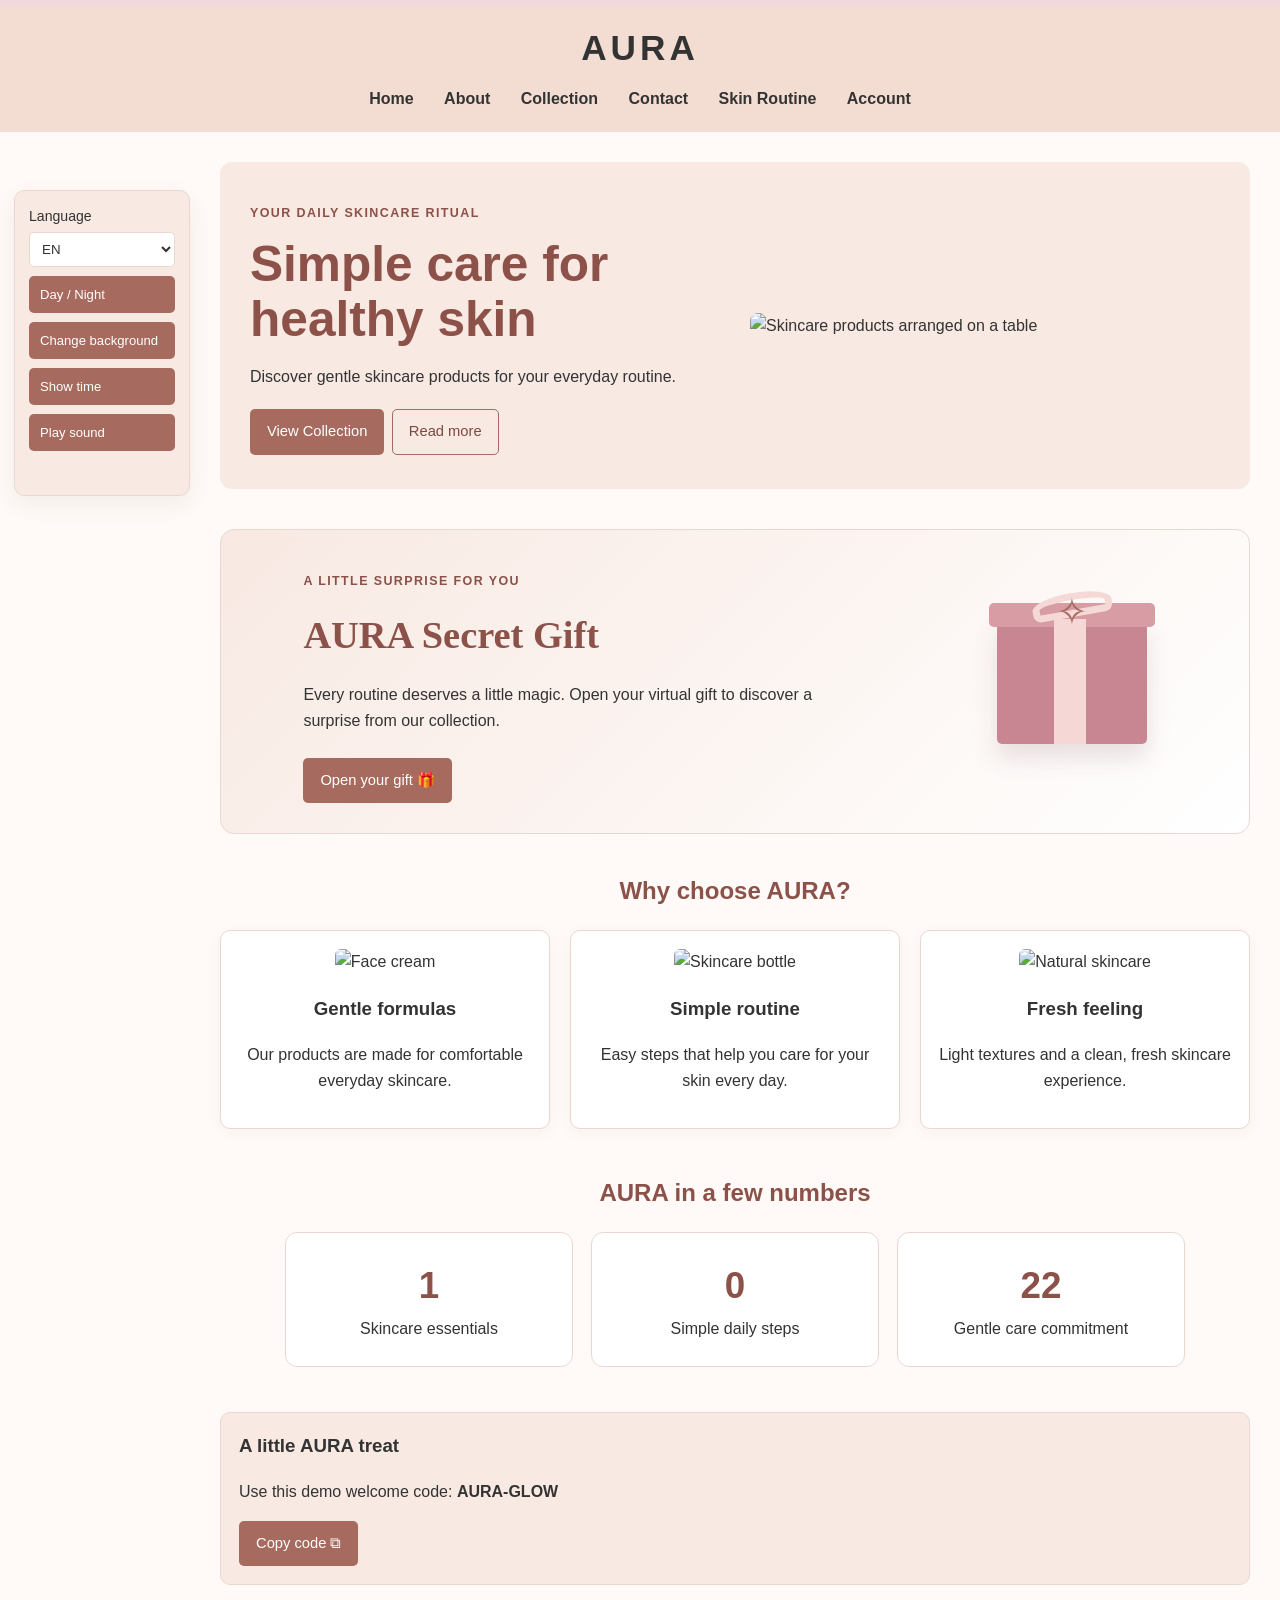
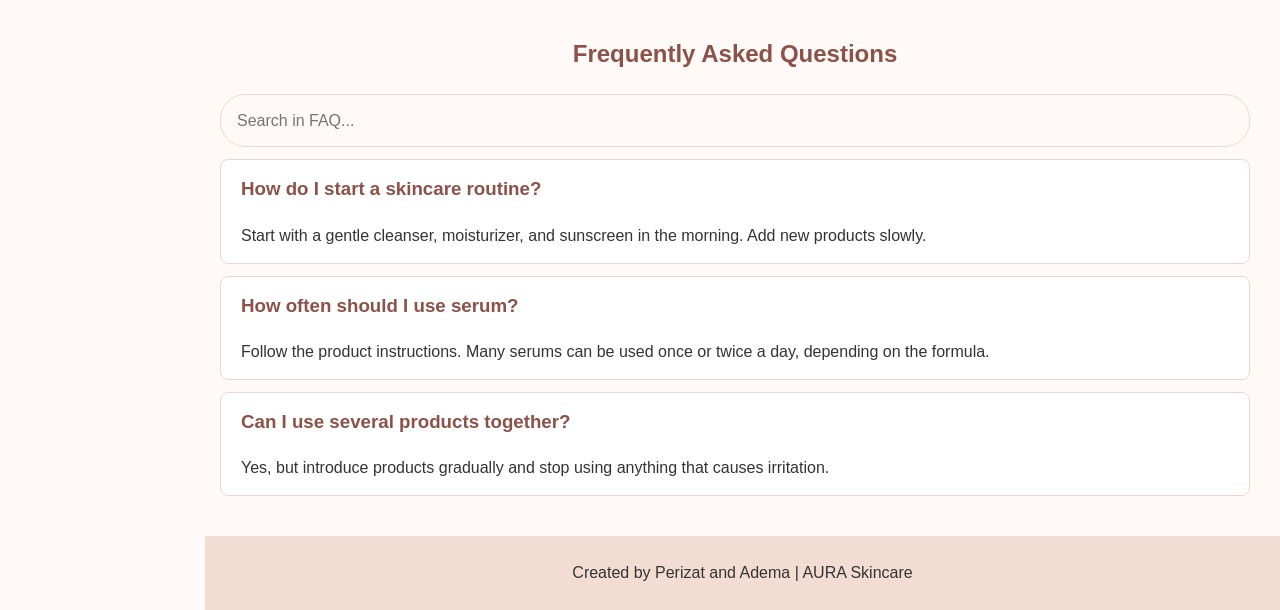
==== commit 4a8ab582: "Add files via upload" ====
--- a/index.html
+++ b/index.html
@@ -1,19 +1,21 @@
-
 <!DOCTYPE html>
 <html lang="en">
 <head>
     <meta charset="UTF-8">
     <meta name="viewport" content="width=device-width, initial-scale=1.0">
     <meta name="description" content="AURA Skincare — simple, gentle skincare for everyday routines.">
-    <title>AURA Skincare | Healthy Skin, Simple Care</title>
-    <link rel="stylesheet" href="style.css">
-    <script src="script.js" defer></script>
+    <title>AURA Skincare | Home</title>
+    <script>try{if(localStorage.getItem("aura-theme")==="night")document.documentElement.classList.add("night-theme");}catch(e){}</script>
+    <link rel="stylesheet" href="css/style.css">
+    <script src="https://code.jquery.com/jquery-3.7.1.min.js"></script>
+    <script src="js/script.js" defer></script>
 </head>
 <body>
+<div class="scroll-progress"><span id="scroll-progress-fill"></span></div>
 <div class="aura-loader" id="aura-loader" aria-label="Loading AURA" role="status">
     <div class="loader-flower" aria-hidden="true">✿</div>
     <div class="loader-wordmark">AURA</div>
-    <p>нежность</p>
+    <p>Little moments of glow</p>
     <div class="loader-line"><span></span></div>
 </div>
 
@@ -25,6 +27,8 @@
             <li><a href="about.html" data-i18n="navAbout">About</a></li>
             <li><a href="collection.html" data-i18n="navCollection">Collection</a></li>
             <li><a href="contact.html" data-i18n="navContact">Contact</a></li>
+            <li><a href="routine.html">Skin Routine</a></li>
+            <li><a href="account.html">Account</a></li>
         </ul>
     </nav>
 </header>
@@ -52,7 +56,7 @@
             </div>
         </div>
         <div class="hero-image">
-            <img src="https://images.unsplash.com/photo-1556229010-6c3f2c9ca5f8?w=1000&q=80" alt="Skincare products arranged on a table">
+            <img src="" data-src="https://images.unsplash.com/photo-1556229010-6c3f2c9ca5f8?w=1000&q=80" alt="Skincare products arranged on a table">
         </div>
     </section>
 
@@ -82,25 +86,38 @@
         <h2 class="section-title" data-i18n="whyAura">Why choose AURA?</h2>
         <div class="cards">
             <article class="card">
-                <img src="https://images.unsplash.com/photo-1571781926291-c477ebfd024b?w=800&q=80" alt="Face cream">
+                <img src="" data-src="https://images.unsplash.com/photo-1571781926291-c477ebfd024b?w=800&q=80" alt="Face cream">
                 <h3 data-i18n="gentleFormulas">Gentle formulas</h3>
                 <p data-i18n="gentleText">Our products are made for comfortable everyday skincare.</p>
             </article>
             <article class="card">
-                <img src="https://images.unsplash.com/photo-1611930022073-b7a4ba5fcccd?w=800&q=80" alt="Skincare bottle">
+                <img src="" data-src="https://images.unsplash.com/photo-1611930022073-b7a4ba5fcccd?w=800&q=80" alt="Skincare bottle">
                 <h3 data-i18n="simpleRoutine">Simple routine</h3>
                 <p data-i18n="routineText">Easy steps that help you care for your skin every day.</p>
             </article>
             <article class="card">
-                <img src="https://images.unsplash.com/photo-1598440947619-2c35fc9aa908?w=800&q=80" alt="Natural skincare">
+                <img src="" data-src="https://images.unsplash.com/photo-1598440947619-2c35fc9aa908?w=800&q=80" alt="Natural skincare">
                 <h3 data-i18n="freshFeeling">Fresh feeling</h3>
                 <p data-i18n="freshText">Light textures and a clean, fresh skincare experience.</p>
             </article>
         </div>
     </section>
 
+    <section class="stats-section reveal-on-scroll">
+        <h2 class="section-title">AURA in a few numbers</h2>
+        <div class="stats-grid">
+            <article class="stat-card"><strong class="counter-number" data-target="6">0</strong><span>Skincare essentials</span></article>
+            <article class="stat-card"><strong class="counter-number" data-target="3">0</strong><span>Simple daily steps</span></article>
+            <article class="stat-card"><strong class="counter-number" data-target="100">0</strong><span>Gentle care commitment</span></article>
+        </div>
+    </section>
+    <section class="copy-card reveal-on-scroll">
+        <h3>A little AURA treat</h3><p>Use this demo welcome code: <strong id="promo-code">AURA-GLOW</strong></p>
+        <button type="button" id="copy-code-btn">Copy code <span aria-hidden="true">⧉</span></button>
+    </section>
     <section class="faq-section reveal-on-scroll">
         <h2 class="section-title" data-i18n="faqTitle">Frequently Asked Questions</h2>
+        <input type="search" id="faq-search" class="faq-search" placeholder="Search in FAQ..." aria-label="Search frequently asked questions">
         <article class="faq-item">
             <h3 data-i18n="faqQ1">How do I start a skincare routine?</h3>
             <p data-i18n="faqA1">Start with a gentle cleanser, moisturizer, and sunscreen in the morning. Add new products slowly.</p>
@@ -116,7 +133,7 @@
     </section>
 </main>
 <footer>
-    <p>Perizat and Adema</p>
+    <p>Created by Perizat and Adema | AURA Skincare</p>
 </footer>
 </body>
 </html>
--- a/css/style.css
+++ b/css/style.css
@@ -0,0 +1,269 @@
+/* AURA Skincare — shared stylesheet for all pages */
+* { box-sizing: border-box; }
+:root { --bg: #fffaf7; --surface: #ffffff; --soft: #f8e9e2; --header: #f3ddd3; --text: #333333; --heading: #8c5148; --accent: #a66b5e; --accent-dark: #7d4940; --border: #ead8d0; }
+html { scroll-behavior: smooth; }
+body { margin: 0; font-family: Arial, sans-serif; background-color: var(--bg); color: var(--text); line-height: 1.6; transition: background-color .35s ease, color .35s ease; }
+body.night-theme { --bg: #24201f; --surface: #342d2b; --soft: #403431; --header: #302725; --text: #f6ebe6; --heading: #efb6a7; --accent: #b97869; --accent-dark: #d09283; --border: #5d4942; }
+#main-header { background-color: var(--header); padding: 20px; text-align: center; transition: background-color .3s ease; }
+.brand-link { color: var(--text); text-decoration: none; }
+#main-header h1 { margin: 0 0 10px; letter-spacing: 4px; font-size: 2.2rem; }
+.nav-menu { list-style: none; padding: 0; margin: 0; }
+.nav-menu li { display: inline-block; margin: 0 10px; }
+.nav-menu a { color: var(--text); text-decoration: none; font-weight: bold; padding: 5px 3px; border-bottom: 2px solid transparent; }
+.nav-menu a:hover, .nav-menu a:focus-visible { color: var(--heading); border-bottom-color: var(--accent); outline: none; }
+.site-tools {
+    position: fixed;
+    left: 14px;
+    top: 190px;
+    z-index: 50;
+    width: 176px;
+    display: flex;
+    flex-direction: column;
+    align-items: stretch;
+    gap: 9px;
+    padding: 14px;
+    background: var(--soft);
+    border: 1px solid var(--border);
+    border-radius: 10px;
+    box-shadow: 0 8px 24px #55352b12;
+}
+.site-tools .language-label { margin-bottom: -5px; }
+.site-tools .tool-button { width: 100%; text-align: left; }
+.site-tools .time-output { min-height: 1.5em; text-align: left; }
+.language-label { font-size: .88rem; }
+.site-tools select { padding: 8px; border: 1px solid var(--border); background: var(--surface); color: var(--text); border-radius: 5px; }
+button, .button { display: inline-block; background-color: var(--accent); color: white; padding: 10px 16px; border: 1px solid transparent; border-radius: 5px; text-decoration: none; cursor: pointer; font: inherit; font-size: .92rem; transition: background-color .2s ease, transform .2s ease, box-shadow .2s ease; }
+button:hover, .button:hover { background-color: var(--accent-dark); transform: translateY(-2px); box-shadow: 0 5px 14px #00000015; }
+button:focus-visible, .button:focus-visible, select:focus-visible, input:focus-visible, textarea:focus-visible { outline: 3px solid #d59a8c; outline-offset: 2px; }
+button:disabled { opacity: .6; cursor: wait; transform: none; }
+.tool-button { padding: 7px 10px; font-size: .82rem; }
+.secondary-button { background: transparent; color: var(--accent-dark); border-color: var(--accent); margin: 4px 3px; }
+.secondary-button:hover { color: white; }
+.time-output { min-width: 88px; font-weight: bold; font-size: .9rem; }
+main { width: calc(100% - 250px); max-width: 1100px; margin: 30px 30px 30px 220px; }
+.hero { display: flex; align-items: center; gap: 30px; background-color: var(--soft); padding: 30px; margin-bottom: 40px; border-radius: 12px; overflow: hidden; }
+.hero-text, .hero-image { flex: 1; min-width: 0; }
+.eyebrow, .product-category { color: var(--heading); font-size: .78rem; font-weight: bold; letter-spacing: 1.4px; text-transform: uppercase; }
+.hero h2 { font-size: clamp(2rem, 4vw, 3.1rem); line-height: 1.12; margin: 8px 0 15px; }
+.hero-image img { width: 100%; height: 320px; object-fit: cover; border-radius: 8px; }
+h2 { color: var(--heading); }
+.section-title { text-align: center; margin: 35px 0 20px; }
+.cards, .products, .team { display: flex; flex-wrap: wrap; gap: 20px; justify-content: center; }
+.card, .product-card { background-color: var(--surface); padding: 18px; border: 1px solid var(--border); border-radius: 10px; flex: 1 1 240px; min-width: 0; text-align: center; box-shadow: 0 4px 16px #573a2a0a; transition: transform .25s ease, box-shadow .25s ease, background-color .3s ease; }
+.card:hover, .product-card:hover { transform: translateY(-5px); box-shadow: 0 12px 25px #573a2a18; }
+.card img, .product-card > img { width: 100%; height: 190px; object-fit: cover; border-radius: 6px; }
+.page-title { text-align: center; background-color: var(--soft); padding: 25px; margin-bottom: 30px; border-radius: 10px; }
+.about-section, .contact-section { display: flex; gap: 30px; align-items: flex-start; }
+.about-section > img, .contact-section > img { width: 45%; height: 330px; object-fit: cover; border-radius: 10px; }
+.about-section > div, .contact-section form { flex: 1; min-width: 0; }
+.team { text-align: center; }
+.team-member { flex: 0 1 250px; background: var(--surface); padding: 20px; border-radius: 10px; border: 1px solid var(--border); }
+.profile-img { width: 130px; height: 130px; object-fit: cover; border-radius: 50%; }
+.faq-section { margin-top: 50px; }
+.faq-item { background: var(--surface); border: 1px solid var(--border); padding: 14px 20px; margin: 12px 0; border-radius: 8px; }
+.faq-item h3 { margin-top: 0; color: var(--heading); }
+.faq-item p { margin-bottom: 0; }
+.read-more-content { margin-top: 14px; padding: 12px 16px; border-left: 3px solid var(--accent); background: var(--surface); border-radius: 0 6px 6px 0; }
+.read-more-content[hidden] { display: none; }
+.filter-section { text-align: center; background: var(--soft); padding: 24px; border-radius: 10px; margin-bottom: 25px; }
+.filter-section h2 { margin-top: 0; }
+.filter-buttons { display: flex; flex-wrap: wrap; justify-content: center; gap: 10px; }
+.filter-button { background: var(--surface); color: var(--heading); border: 1px solid var(--accent); }
+.filter-button.active, .filter-button:hover { background: var(--accent); color: #fff; }
+.status-message { min-height: 1.5em; color: var(--heading); font-weight: bold; }
+.product-category { margin-bottom: 0; }
+.product-price { font-size: 1.15rem; font-weight: bold; color: var(--heading); }
+.star-rating { display: flex; justify-content: center; gap: 2px; }
+.rating-star { padding: 2px 5px; background: transparent; color: #c9bcb5; border: 0; font-size: 1.6rem; line-height: 1.2; }
+.rating-star:hover, .rating-star.selected { background: transparent; color: #d99a2b; box-shadow: none; transform: scale(1.12); }
+.product-rating-label { font-size: .85rem; margin-bottom: 0; }
+.rating-summary { text-align: center; padding: 18px; margin-top: 25px; background: var(--soft); border-radius: 8px; }
+.table-wrap { overflow-x: auto; }
+table { width: 100%; border-collapse: collapse; background-color: var(--surface); margin-bottom: 30px; }
+th, td { border: 1px solid var(--border); padding: 12px; text-align: left; }
+th { background-color: var(--header); }
+#contact-form { background-color: var(--surface); padding: 25px; border: 1px solid var(--border); border-radius: 10px; }
+#contact-form label { display: block; margin-top: 12px; }
+#contact-form input:not([type="radio"]):not([type="color"]), #contact-form select, #contact-form textarea { display: block; width: 100%; padding: 10px; margin-top: 5px; border: 1px solid #cdb5ac; border-radius: 5px; background: var(--surface); color: var(--text); }
+#contact-form input[type="radio"] { width: auto; }
+#contact-form input[type="color"] { display: block; width: 55px; height: 38px; margin-top: 5px; }
+.news-options { border: 1px solid var(--border); border-radius: 6px; padding: 10px 14px 14px; margin: 18px 0; }
+.news-options legend { color: var(--heading); font-weight: bold; }
+.news-options label { display: inline-block !important; margin-right: 18px; }
+.form-actions { display: flex; flex-wrap: wrap; gap: 8px; margin-top: 18px; }
+.form-note { font-size: .82rem; opacity: .8; }
+.success-message { padding: 10px; background: #e4f4e5; color: #225a2c; border-radius: 5px; }
+footer { text-align: center; background-color: var(--header); padding: 20px; margin-top: 40px; margin-left: 205px; }
+footer p { margin: 4px; }
+.footer-note { font-size: .88rem; opacity: .75; }
+.reveal-on-scroll { opacity: 0; transform: translateY(18px); transition: opacity .55s ease, transform .55s ease; }
+.reveal-on-scroll.is-visible { opacity: 1; transform: translateY(0); }
+.content-pop { animation: contentPop .35s ease both; }
+.pulse { animation: pulse .45s ease; }
+.card-bounce { animation: cardBounce .35s ease; }
+@keyframes contentPop { from { opacity: 0; transform: translateY(-8px); } to { opacity: 1; transform: translateY(0); } }
+@keyframes pulse { 50% { transform: scale(1.08); } }
+@keyframes cardBounce { 40% { transform: scale(1.025); } }
+@media (prefers-reduced-motion: reduce) { *, *::before, *::after { scroll-behavior: auto !important; animation-duration: .01ms !important; transition-duration: .01ms !important; } .reveal-on-scroll { opacity: 1; transform: none; } }
+@media (max-width: 900px) {
+    .site-tools {
+        position: static;
+        width: auto;
+        margin: 14px 4% 0;
+        flex-direction: row;
+        justify-content: flex-start;
+        align-items: center;
+        border-radius: 8px;
+    }
+    .site-tools .language-label { margin-bottom: 0; }
+    .site-tools .tool-button { width: auto; text-align: center; }
+    .site-tools .time-output { text-align: left; }
+    main { width: 92%; max-width: 1100px; margin: 30px auto; }
+    footer { margin-left: 0; }
+}
+@media (max-width: 700px) {
+    .hero, .about-section, .contact-section, .cards, .products, .team { flex-direction: column; }
+    .hero-image img { height: 240px; }
+    .about-section > img, .contact-section > img { width: 100%; }
+    .nav-menu li { margin: 5px 8px; }
+    .site-tools { gap: 6px; }
+    .tool-button { font-size: .78rem; }
+    .hero { padding: 20px; }
+}
+
+/* Assignment 5 extra features: branded loader, digital unboxing, product magic mirror */
+.aura-loader {
+    position: fixed; inset: 0; z-index: 9999; display: flex; flex-direction: column;
+    align-items: center; justify-content: center; gap: 8px; background: #fff7f3; color: #8c5148;
+    opacity: 1; visibility: visible; transition: opacity .45s ease, visibility .45s ease;
+}
+.aura-loader.loader-hidden { opacity: 0; visibility: hidden; pointer-events: none; }
+.loader-flower { font-size: 2.6rem; line-height: 1; animation: loaderFloat 1.2s ease-in-out infinite; color: #b97889; }
+.loader-wordmark { font-family: Georgia, serif; font-size: 2.3rem; letter-spacing: .55rem; font-weight: bold; margin-left: .55rem; }
+.aura-loader p { margin: 0; font-size: .85rem; letter-spacing: .08rem; }
+.loader-line { width: 115px; height: 3px; margin-top: 12px; border-radius: 10px; background: #eed9d1; overflow: hidden; }
+.loader-line span { display: block; width: 40%; height: 100%; border-radius: inherit; background: #b97889; animation: loaderProgress .9s ease-in-out infinite; }
+@keyframes loaderFloat { 50% { transform: translateY(-7px) rotate(10deg); } }
+@keyframes loaderProgress { from { transform: translateX(-110%); } to { transform: translateX(280%); } }
+body.night-theme .aura-loader { background: #24201f; color: #efb6a7; }
+body.night-theme .loader-line { background: #5d4942; }
+
+.gift-section { display: flex; align-items: center; justify-content: space-between; gap: 28px; margin: 38px 0; padding: 30px 8%; background: linear-gradient(135deg, var(--soft), var(--surface)); border: 1px solid var(--border); border-radius: 14px; overflow: hidden; }
+.gift-copy { flex: 1; }
+.gift-copy h2 { margin: 5px 0 10px; font-family: Georgia, serif; font-size: clamp(1.8rem, 3vw, 2.5rem); }
+.gift-copy p:not(.eyebrow) { max-width: 520px; }
+.gift-open-button { margin-top: 8px; }
+.gift-box { position: relative; flex: 0 0 150px; width: 150px; height: 125px; margin: 22px 20px; background: #c78691; border: 0; border-radius: 5px; box-shadow: 0 14px 25px #70404a25; transition: transform .35s ease; }
+.gift-box:hover { transform: translateY(-5px) rotate(-2deg); }
+.gift-box::before { content: ""; position: absolute; top: 0; bottom: 0; left: 57px; width: 32px; background: #f5d8d5; }
+.gift-box::after { content: ""; position: absolute; top: -16px; left: -8px; width: 166px; height: 24px; border-radius: 5px; background: #d89ca5; transition: transform .45s ease; transform-origin: left bottom; }
+.gift-box .gift-lid { position: absolute; z-index: 2; top: -26px; left: 35px; width: 80px; height: 24px; border: 7px solid #f4d9d7; border-radius: 50% 50% 8px 8px; transform: rotate(-10deg); }
+.gift-box .gift-ribbon { position: absolute; z-index: 1; left: 57px; top: 0; height: 100%; width: 32px; background: #f5d8d5; }
+.gift-box .gift-bow { position: absolute; z-index: 3; top: -38px; left: 59px; color: #a66b5e; font-size: 2.4rem; }
+.gift-box.gift-opened::after { transform: translate(-7px, -25px) rotate(-18deg); }
+.gift-modal[hidden] { display: none; }
+.gift-modal { position: fixed; inset: 0; z-index: 10000; display: flex; align-items: center; justify-content: center; padding: 20px; background: #201513a8; backdrop-filter: blur(5px); }
+.gift-modal-card { position: relative; width: min(100%, 440px); max-height: 90vh; overflow-y: auto; text-align: center; padding: 32px; border: 1px solid var(--border); border-radius: 16px; background: var(--surface); color: var(--text); box-shadow: 0 20px 60px #0003; animation: giftPop .35s ease both; }
+.gift-close { position: absolute; top: 8px; right: 12px; padding: 2px 9px; color: var(--heading); background: transparent; font-size: 1.8rem; }
+.gift-modal-sparkle { color: var(--accent); font-size: 1.8rem; letter-spacing: .5rem; }
+.gift-result img { width: 125px; height: 125px; object-fit: cover; border-radius: 50%; border: 5px solid var(--soft); }
+.gift-result h3 { margin-bottom: 5px; color: var(--heading); }
+.gift-result p { margin-top: 5px; }
+.gift-note { font-style: italic; opacity: .8; }
+body.gift-modal-open { overflow: hidden; }
+@keyframes giftPop { from { opacity: 0; transform: translateY(15px) scale(.96); } to { opacity: 1; transform: translateY(0) scale(1); } }
+
+.product-flip-card { padding: 0; min-height: 405px; perspective: 1100px; background: transparent; border: 0; box-shadow: none; overflow: visible; }
+.product-flip-card:hover { transform: none; box-shadow: none; }
+.product-flip-inner { position: relative; min-height: 405px; height: 100%; transform-style: preserve-3d; transition: transform .65s cubic-bezier(.2,.7,.2,1); }
+.product-flip-card.is-flipped .product-flip-inner { transform: rotateY(180deg); }
+.product-face { position: absolute; inset: 0; min-height: 405px; display: flex; flex-direction: column; align-items: center; justify-content: flex-start; padding: 18px; border: 1px solid var(--border); border-radius: 10px; background: var(--surface); backface-visibility: hidden; -webkit-backface-visibility: hidden; box-shadow: 0 4px 16px #573a2a0a; overflow: hidden; }
+.product-face h3 { margin: 12px 0 4px; color: var(--heading); }
+.product-face > img { width: 100%; height: 180px; object-fit: cover; border-radius: 6px; }
+.product-face .product-category { margin-top: 10px; }
+.product-face .product-price { margin: 5px 0 12px; }
+.product-back { transform: rotateY(180deg); justify-content: center; }
+.product-back p { margin: 7px 0; }
+.product-back .eyebrow { letter-spacing: .13rem; }
+.flip-toggle { margin-top: auto; font-size: .84rem; }
+.product-back .flip-toggle { margin-top: 15px; }
+.product-back .star-rating { margin-top: 5px; }
+.product-back .rating-star { padding: 0 4px; }
+
+@media (max-width: 700px) {
+    .gift-section { flex-direction: column-reverse; text-align: center; padding: 24px; }
+    .gift-box { margin: 40px 20px 20px; }
+    .product-flip-card, .product-flip-inner, .product-face { min-height: 390px; }
+}
+@media (prefers-reduced-motion: reduce) {
+    .aura-loader *, .gift-modal-card, .gift-box, .product-flip-inner { animation: none !important; transition: none !important; }
+}
+
+
+/* Assignment 6 — jQuery components */
+.scroll-progress { position: fixed; top: 0; left: 0; width: 100%; height: 5px; z-index: 10020; background: #f1d9df; }
+#scroll-progress-fill { display: block; width: 0; height: 100%; background: linear-gradient(90deg, #d98da9, #a66b5e, #e7b5c5); transition: width .08s linear; }
+.jquery-search-section { position: relative; max-width: 760px; margin: 24px auto; padding: 22px; text-align: center; background: var(--surface); border: 1px solid var(--border); border-radius: 12px; }
+.search-wrap { position: relative; max-width: 520px; margin: 12px auto; }
+#product-search, #faq-search { width: 100%; padding: 13px 16px; border: 1px solid var(--border); border-radius: 25px; background: var(--bg); color: var(--text); font: inherit; }
+.search-suggestions { position: absolute; z-index: 80; top: calc(100% + 5px); left: 0; right: 0; margin: 0; padding: 6px; list-style: none; text-align: left; background: var(--surface); border: 1px solid var(--border); border-radius: 10px; box-shadow: 0 8px 20px #0002; }
+.search-suggestions[hidden] { display: none; }
+.search-suggestions li { padding: 9px 12px; border-radius: 6px; cursor: pointer; }
+.search-suggestions li:hover { background: var(--soft); }
+.search-highlight { padding: 0 2px; color: #713c52; background: #ffd6e5; border-radius: 3px; }
+.stats-section { margin: 45px auto; max-width: 900px; text-align: center; }
+.stats-grid { display: grid; grid-template-columns: repeat(3, 1fr); gap: 18px; }
+.stat-card { padding: 24px 12px; background: var(--surface); border: 1px solid var(--border); border-radius: 12px; }
+.stat-card strong { display: block; color: var(--heading); font-size: 2.3rem; }
+.stat-card span { color: var(--text); }
+.aura-toast { display: none; position: fixed; right: 24px; bottom: 24px; z-index: 11000; max-width: min(360px, calc(100vw - 40px)); padding: 13px 20px; color: #fff; background: #986b70; border-radius: 30px; box-shadow: 0 8px 24px #0002; }
+.copy-card { margin: 15px 0 22px; padding: 18px; background: var(--soft); border: 1px solid var(--border); border-radius: 10px; }
+.copy-card h3 { margin-top: 0; }
+.mini-spinner { display: inline-block; width: 13px; height: 13px; margin-right: 7px; vertical-align: -2px; border: 2px solid #ffffff88; border-top-color: #fff; border-radius: 50%; animation: auraSpin .7s linear infinite; }
+@keyframes auraSpin { to { transform: rotate(360deg); } }
+#contact-form button:disabled { opacity: .75; cursor: wait; }
+@media (max-width: 700px) { .stats-grid { grid-template-columns: 1fr; } .aura-toast { right: 12px; bottom: 12px; } }
+
+/* FINAL PROJECT additions */
+html.night-theme body { --bg:#24201f; --surface:#342d2b; --soft:#403431; --header:#302725; --text:#f6ebe6; --heading:#efb6a7; --accent:#b97869; --accent-dark:#d09283; --border:#5d4942; }
+.field-error { display:block; min-height:1.2em; margin:3px 0 8px; color:#b13e4b; font-size:.84rem; }
+.account-shell,.profile-panel,.routine-builder,.api-section { max-width:850px; margin:30px auto; padding:28px; background:var(--surface); border:1px solid var(--border); border-radius:14px; box-shadow:0 8px 24px #55352b0c; }
+.account-tabs { display:flex; gap:10px; border-bottom:1px solid var(--border); margin-bottom:22px; }
+.account-tab { flex:1; border-radius:8px 8px 0 0; background:var(--soft); color:var(--text); }
+.account-tab.active { background:var(--accent); color:#fff; }
+.account-panel { max-width:520px; margin:auto; }
+.account-panel[hidden], [hidden] { display:none !important; }
+.account-panel form,.routine-builder form { display:flex; flex-direction:column; gap:8px; }
+.account-panel input,.routine-fields select,.api-search-row input { width:100%; padding:12px 14px; border:1px solid var(--border); border-radius:7px; background:var(--bg); color:var(--text); font:inherit; }
+.account-panel label,.routine-fields label,.api-search-form label { font-weight:700; margin-top:8px; }
+.form-note,.routine-disclaimer,.api-credit { font-size:.85rem; opacity:.8; }
+.profile-panel { max-width:650px; text-align:center; padding:42px 24px; }
+.profile-avatar { width:84px; height:84px; display:grid; place-items:center; margin:0 auto 15px; border-radius:50%; background:var(--soft); color:var(--heading); font-size:2.5rem; }
+.profile-actions { display:flex; justify-content:center; gap:12px; flex-wrap:wrap; margin-top:22px; }
+.routine-builder { max-width:900px; }
+.routine-fields { display:grid; grid-template-columns:1fr 1fr; gap:20px; }
+.routine-fields > div { display:flex; flex-direction:column; }
+.routine-results { max-width:1050px; margin:42px auto; }
+.routine-heading,.tracker-heading { display:flex; justify-content:space-between; align-items:center; gap:18px; }
+.routine-columns { display:grid; grid-template-columns:1fr 1fr; gap:20px; margin:20px 0; }
+.routine-card { padding:24px; border:1px solid var(--border); border-radius:12px; background:var(--surface); }
+.routine-card h3 { color:var(--heading); margin-top:0; }
+.routine-step { display:flex; gap:10px; align-items:flex-start; padding:11px 0; border-bottom:1px solid var(--border); }
+.routine-step input { width:18px; height:18px; accent-color:var(--accent); margin-top:4px; }
+.routine-step label { cursor:pointer; flex:1; }
+.routine-step small { display:block; opacity:.75; }
+.routine-step.done label { text-decoration:line-through; opacity:.6; }
+.tracker-panel { padding:24px; background:var(--soft); border:1px solid var(--border); border-radius:12px; }
+.progress-track { height:10px; margin:12px 0; background:var(--surface); border-radius:20px; overflow:hidden; }
+.progress-track span { display:block; width:0; height:100%; background:var(--accent); transition:width .3s ease; }
+.api-section { max-width:1050px; }
+.api-search-row { display:flex; gap:10px; margin-top:8px; }
+.api-search-row input { flex:1; min-width:0; }
+.api-results { display:grid; grid-template-columns:repeat(3,minmax(0,1fr)); gap:16px; margin-top:18px; }
+.api-product { padding:15px; border:1px solid var(--border); border-radius:10px; background:var(--surface); min-width:0; }
+.api-product img { width:100%; height:160px; object-fit:contain; background:#fff; border-radius:7px; }
+.api-product h3 { font-size:1rem; color:var(--heading); }
+.api-product p { font-size:.88rem; overflow-wrap:anywhere; }
+.api-product a { color:var(--heading); }
+.api-credit { margin-top:20px; }
+@media(max-width:700px){.routine-fields,.routine-columns,.api-results{grid-template-columns:1fr}.routine-heading,.tracker-heading{align-items:flex-start;flex-direction:column}.api-search-row{flex-direction:column}.account-shell,.profile-panel,.routine-builder,.api-section{padding:20px;margin:20px auto}.nav-menu li{margin:5px 6px}}
